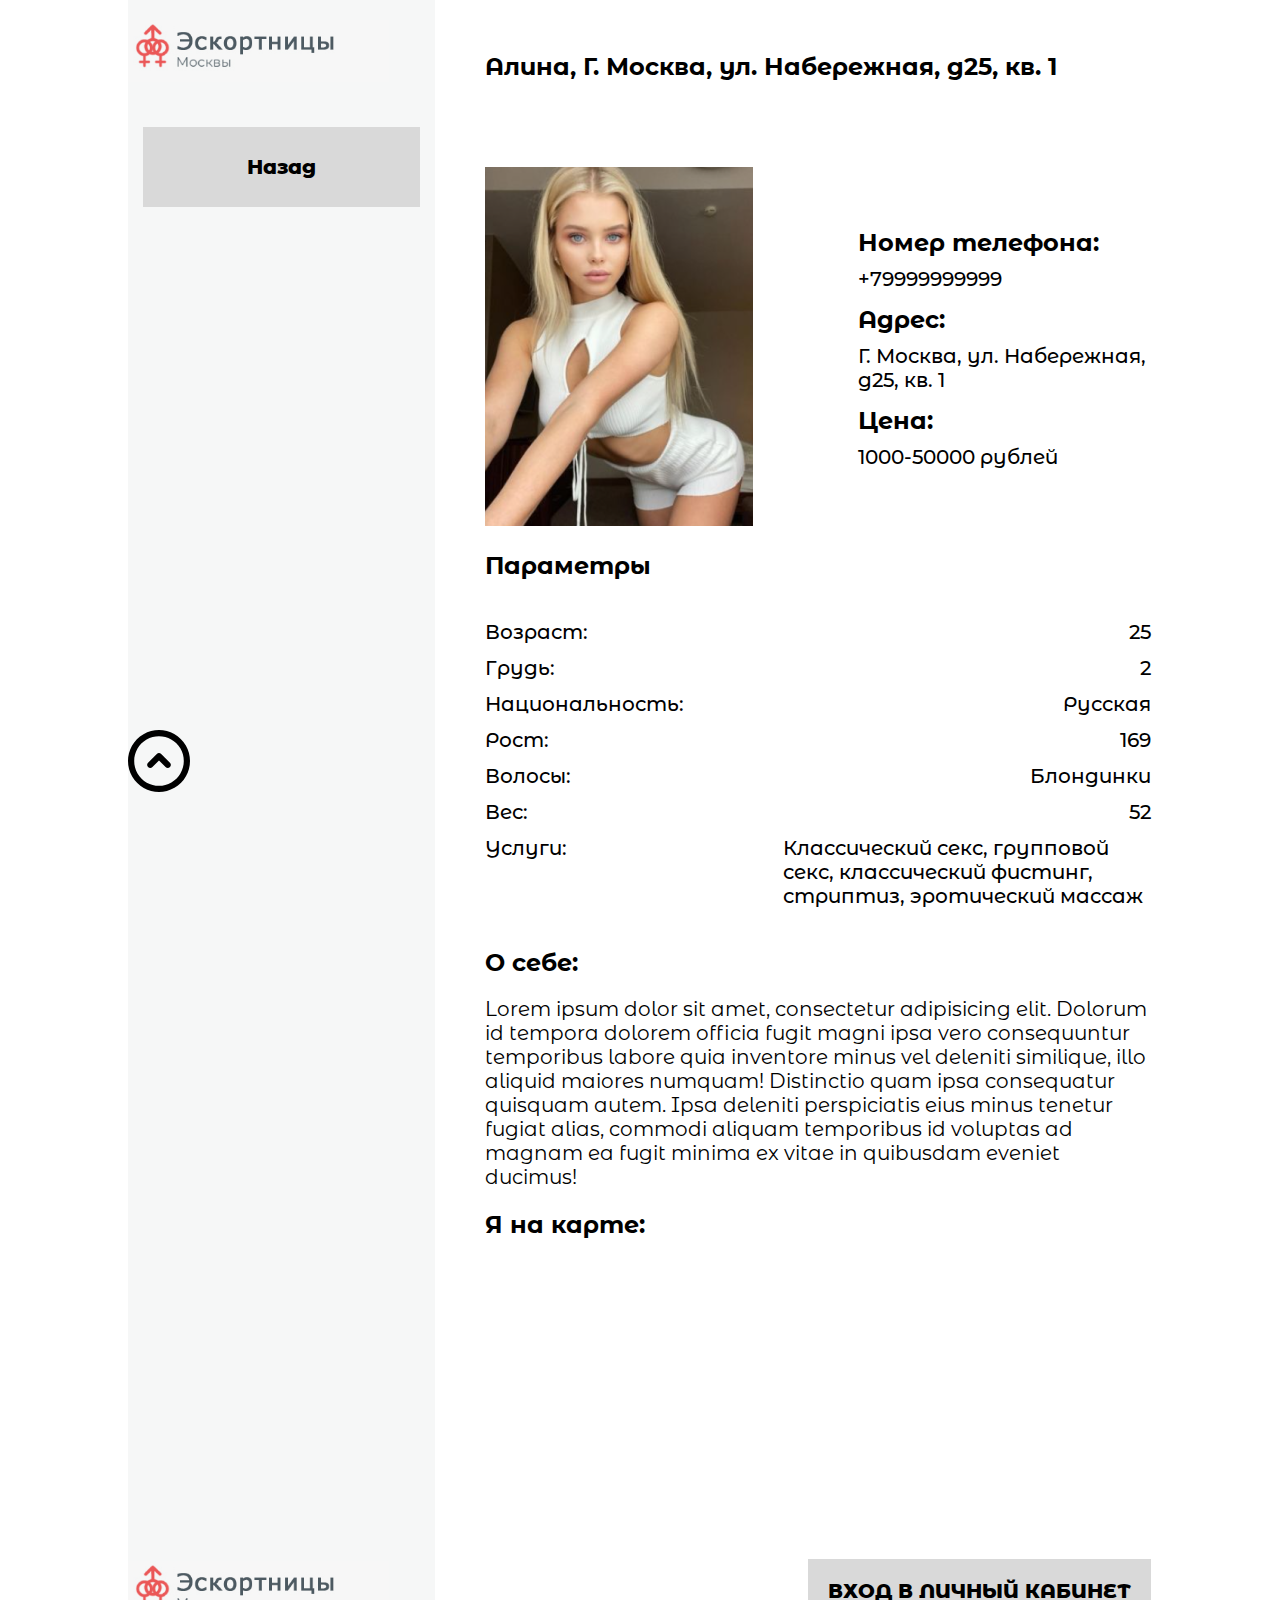
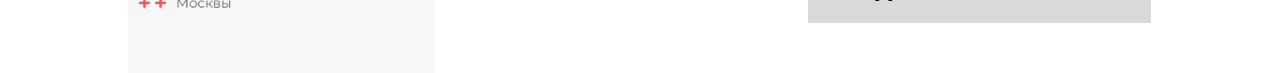
==== show.html @ e0d83a58 "все страницы готовы" ====
<!DOCTYPE html>
<html lang="en">
<head>
    <meta charset="UTF-8">
    <meta http-equiv="X-UA-Compatible" content="IE=edge">
    <meta name="viewport" content="width=device-width, initial-scale=1.0">
    <title>Document</title>
    <link rel="preconnect" href="https://fonts.googleapis.com">
    <link rel="preconnect" href="https://fonts.gstatic.com" crossorigin>
    <link href="https://fonts.googleapis.com/css2?family=Montserrat+Alternates:wght@300;400;500;600;700;800&display=swap"
        rel="stylesheet">
    <link rel="stylesheet" href="css/style.css">
    <script src="js/main.js" defer></script>
</head>
<body>
   <div class="container main1">
        <div class="col-3">
            <a href="#" class="logo">
                <img src="img/logo.png" alt="logo">
            </a>

            <a href="./index.html" class="btn btn__back">Назад</a>
                    
            <a href="#" class="logo footer__logo">
                <img src="img/logo.png" alt="logo">
            </a>
        </div> 
        <div class="col-7">
            <h2 class="header__title">Алина, Г. Москва, ул. Набережная, д25, кв. 1 </h2>
            <div class="info">
                <div class="info__slider">
                    <div class="info__slide"><img class="info__img" src="img/girl.png" alt="Алина"></div>
                </div>
                <div class="info__content">
                    <div class="info__content__block">
                        <h2 class="info__content__title">Номер телефона:</h2>
                        <span class="info__content__text">+79999999999</span>
                    </div>
                    <div class="info__content__block">
                        <h2 class="info__content__title">Адрес:</h2>
                        <span class="info__content__text">Г. Москва, ул. Набережная, д25, кв. 1</span>
                    </div>
                    <div class="info__content__block">
                        <h2 class="info__content__title">Цена:</h2>
                        <span class="info__content__text">1000-50000 рублей</span>
                    </div>
                </div>
            </div>
            <h2 class="info__title">Параметры</h2>
            <div class="parameters">
                <div class="parameters__block">
                    <span class="parameters__name">Возраст:</span>
                    <span class="parameters__info">25</span>
                </div>
                <!-- /.parameters__block -->
                <div class="parameters__block">
                    <span class="parameters__name">Грудь:</span>
                    <span class="parameters__info">2</span>
                </div>
                <!-- /.parameters__block -->
                <div class="parameters__block">
                    <span class="parameters__name">Национальность:</span>
                    <span class="parameters__info">Русская</span>
                </div>
                <!-- /.parameters__block -->
                <div class="parameters__block">
                    <span class="parameters__name">Рост:</span>
                    <span class="parameters__info">169</span>
                </div>
                <!-- /.parameters__block -->
                <div class="parameters__block">
                    <span class="parameters__name">Волосы:</span>
                    <span class="parameters__info">Блондинки</span>
                </div>
                <!-- /.parameters__block -->
                <div class="parameters__block">
                    <span class="parameters__name">Вес:</span>
                    <span class="parameters__info">52</span>
                </div>
                <!-- /.parameters__block -->
                <div class="parameters__block">
                    <span class="parameters__name">Услуги:</span>
                    <span class="parameters__info">Классический секс, групповой секс, классический фистинг, стриптиз, эротический массаж</span>
                </div>
                <!-- /.parameters__block -->
            </div>
            <!-- /.parameters -->
            <div class="about">
                <h2 class="about__title">О себе:</h2>
                <span class="about__text">Lorem ipsum dolor sit amet, consectetur adipisicing elit. Dolorum id tempora dolorem officia fugit magni ipsa vero consequuntur temporibus labore quia inventore minus vel deleniti similique, illo aliquid maiores numquam!
                Distinctio quam ipsa consequatur quisquam autem. Ipsa deleniti perspiciatis eius minus tenetur fugiat alias, commodi aliquam temporibus id voluptas ad magnam ea fugit minima ex vitae in quibusdam eveniet ducimus!</span>
            </div>
            <!-- /.about -->
            <h2 class="info__title">Я на карте:</h2>
            <div class="map">
                <iframe class="map" src="https://www.google.com/maps/embed?pb=!1m18!1m12!1m3!1d8980.978275127316!2d37.61065649378931!3d55.75425358733195!2m3!1f0!2f0!3f0!3m2!1i1024!2i768!4f13.1!3m3!1m2!1s0x46b54a5c6ae39171%3A0x95bf7ced8fea5cc1!2z0JrQuNGC0LDQuS3Qs9C-0YDQvtC0LCDQnNC-0YHQutCy0LA!5e0!3m2!1sru!2sru!4v1656174363940!5m2!1sru!2sru" width="600" height="450" style="border:0;" allowfullscreen="" loading="lazy" referrerpolicy="no-referrer-when-downgrade"></iframe>
            </div>
            <button class="btn btn__footer">ВХОД В ЛИЧНЫЙ КАБИНЕТ</button>
        </div>
        <div class="up"></div>
   </div>
</body>
</html>
---- css/style.css ----
*{
    box-sizing: border-box;
    margin: 0;
    padding: 0;
    font-family: 'Montserrat Alternates', sans-serif;
}

.container{
    max-width: 1200px;
    width: 100%;
    margin: auto;
}
.logo > img{
    width: 85%;
}
.m-2{
    padding: 20px 0;
}
a{
    text-decoration: none;
    cursor: pointer;
    color: black;
    font-weight: 600;
    font-size: 24px;
    letter-spacing: 0.01em;
    line-height: 40px;
}
.title{
    font-weight: 700;
    font-size: 32px;
    line-height: 50px;
}
.btn{
    border: none;
    outline: none;
    cursor: pointer;
    background: #D9D9D9;
    font-weight: 800;
    font-size: 20px;
    padding: 20px;
}
.block{
    display: flex;
    justify-content: space-between;
    flex-wrap: wrap;
}
.main1{
    display: flex;
    align-items: stretch;
}
.col-3{
    padding: 20px 0;
    width: 30%;
    background: #F6F7F7;
    position: relative;
}
.col-7{
    position: relative;
    padding-top: 50px;
    padding-bottom: 20px;
    width: 65%;
    margin-left: 50px;
}


.main{
    padding-top: 50px;
    padding-bottom: 50px;
    display: flex;
    justify-content: space-around;
    align-items: flex-start;
}
.panel{
    padding: 20px 30px;
    display: flex;
    flex-direction: column;
    background: rgba(217, 217, 217, 0.3);
    margin-right: 30px;
    margin-left: 30px;
}

.card{
    display: flex;
    flex-direction: column;
    width: 30%;
    background: #D9D9D9;
    padding: 15px;
    margin-bottom: 20px;
}
.text__card{
    font-weight: 500;
    font-size: 20px;
    line-height: 30px;
    padding: 5px 0;
}
.card > h4{
    font-size: 24px;
    font-weight: 700;
    line-height: 40px;
}

.pagi{
    display: flex;
    justify-content: space-between;
    align-items: center;
    width: 20%;
    padding: 30px 0;
    margin-bottom: 100px;
}
.pagi__btn{
    font-size: 32px;
}
.activa__numb{
    display: block;
    align-items: center;
    text-align: center;
    width: 40px;
    background: #D9D9D9;
}
.footer__logo{
    position: absolute;
    bottom: 0;
    margin-bottom: 38px;
}
.header__title{
    padding-bottom: 20px;
    line-height: 34px;
}
.btn__footer{
    position: absolute;
    right: 0;
    bottom: 0;
    margin-bottom: 50px;
}

.up{
    width: 62px;
    height: 62px;
    position: fixed;
    bottom: 12%;
    left: 20%;
    background: url("../img/up.svg") no-repeat center / cover;
    cursor: pointer;
}


.btn__back{
    width: 90%;
    display: flex;
    justify-content: center;
    margin: auto;
    margin-top: 33px;
    transition: background-color 0.2s;
}

.btn__back:hover{
    background-color: #a8a8a8;
}

.info{
    display: flex;
    justify-content: space-between;
    align-items: center;
    margin-top: 63px;
}



.info__img{
    width: 100%;
    height: 100%;
}

.info__content{
    max-width: 293px;
    margin-left: 40px;
}

.info__content__block:not(:last-child){
    margin-bottom: 14px;
}

.info__content__title{
    font-size: 24px;
    margin-bottom: 10px;
}

.info__content__text{
    font-size: 20px;
    font-weight: 500;
}


.info__title{
    font-size: 24px;
    margin-top: 21px;
    margin-bottom: 40px;
}

.parameters{
    font-weight: 500;
}

.parameters__block{
    display: flex;
    justify-content: space-between;
    align-items: flex-start;
}

.parameters__block:not(:last-child){
    margin-bottom: 12px;
}

.parameters__name{
    font-size: 20px;
}

.parameters__info{
    font-size: 20px;
    max-width: 368px;
}

.about{
    margin-top: 40px;
}

.about__title{
    font-size: 24px;
    margin-bottom: 20px;
}

.about__text{
    font-size: 20px;
    font-weight: 500px;
}

.map{
    width: 100%;
    height: 254px;
    margin-bottom: 120px;
}

@media screen and (max-width: 1280px) {
    .container{
        max-width: 1024px;
    }
    .card{
        width: 32%;
    }
    .text__card {
        font-size: 17px;
    }
    .panel{
        margin-top: 58px;
    }
    .panel__link{
        font-size: 19px;
    }
    .up{
        left: 10%;
    }
}

@media screen and (max-width: 1024px) {
    .container{
        max-width: 768px;
    }
    .card{
        width: 48%;
    }
    .panel{
        margin-left: 0;
        margin-right: 0;
        padding: 20px 22px;
    }
    .pagi{
        width: 30%;
    }
    .logo > img{
        width: 100%;
    }
    .up{
        left: 12%;
    }
}

@media screen and (max-width: 768px) {
    .container{
        max-width: 480px;
    }
    .col-3{
        position: absolute;
        top: 0;
        left: 0;
        width: 100%;
    }
    .col-7{
        width: 100%;
        margin-left: 0;
        margin-top: 200px;
    }
    .main1{
        display: flex;
        flex-wrap: wrap;
    }
    .logo > img{
        width: 35%;
        margin-top: 15px;
    }
    .panel__block{
        width: 40px;
        height: 40px;
        background: url("../img/burger_menu.png") no-repeat center / cover;
        position: absolute;
        top: 0;
        right: 0;
        margin: 40px;
    }
    .panel{
        display: none;
    }
    .footer__logo{
        display: none;
    }
    .btn__footer{
        right: 50%;
        margin-right: -155px;
    }
    .up{
        bottom: 1%;
        left: 1%;
    }
}

@media screen and (max-width:480px) {
    .container{
        max-width: 320px;
    }
    .logo > img{
        width: 50%;
    }
    .header__title{
        font-size: 18px;
        line-height: 1.5;
    }
    .text__card{
        font-size: 13px;
        line-height: 1.5;
    }
    .card > h4{
        font-size: 18px;
        line-height: 1.5;
    }
    .btn__footer{
        font-size: 18px;
    }
    .pagi__btn{
        font-size: 20px;
    }
    .pagi__num{
        font-size: 18px;
    }
    .pagi{
        width: 40%;
    }
    .up{
        width: 40px;
        height: 40px;
    }
    .col-7{
        margin-top: 200px;
    }
    .info{
        flex-wrap: wrap;
        margin-top: 10px;
    }
    .info__slide{
        width: 100%;
        height: 100%;
    }
    .parameters__block{
        flex-direction: column;
    }
    .info__content{
        margin-left: 0;
    }
}
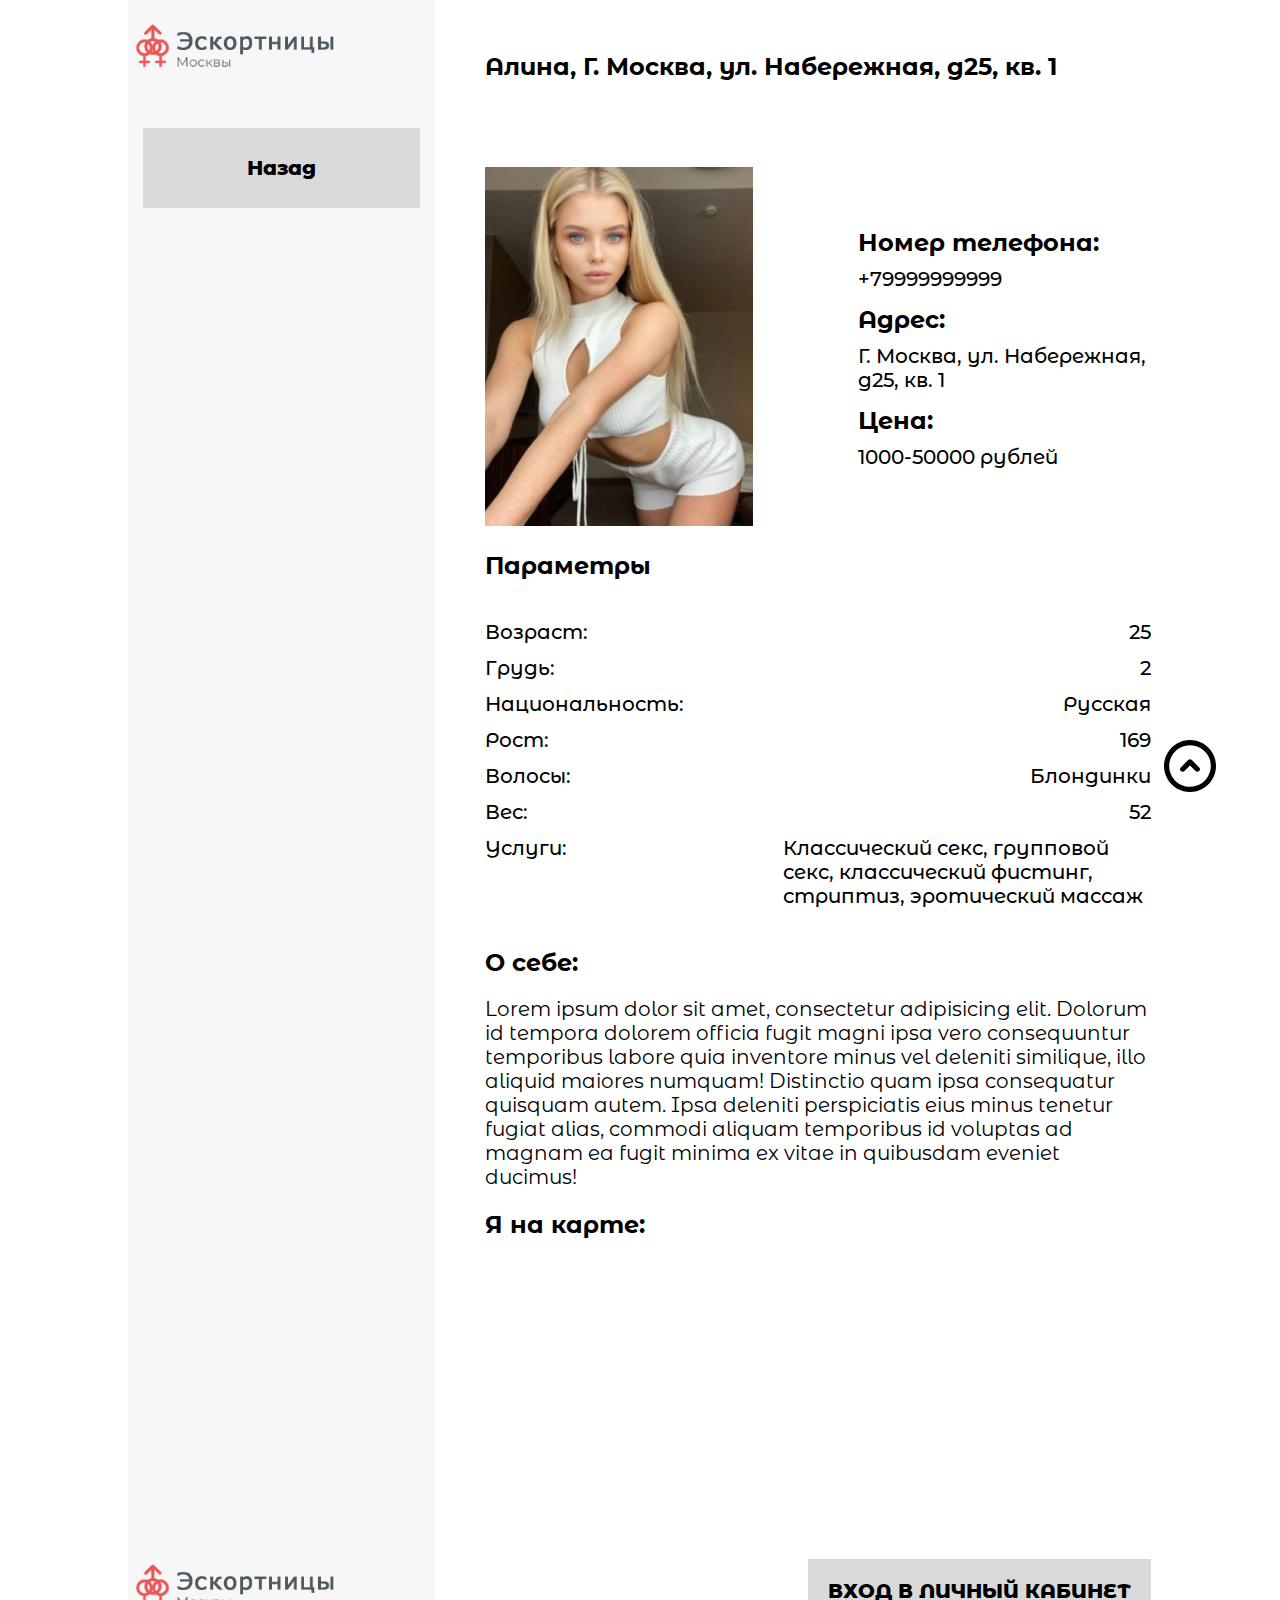
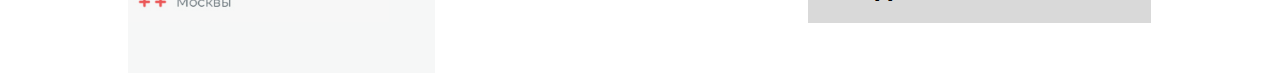
==== commit 70613f21: "по адаптации все норм" ====
--- a/show.html
+++ b/show.html
@@ -15,7 +15,7 @@
 <body>
    <div class="container main1">
         <div class="col-3">
-            <a href="#" class="logo">
+            <a href="index.html" class="logo">
                 <img src="img/logo.png" alt="logo">
             </a>
 
--- a/css/style.css
+++ b/css/style.css
@@ -21,7 +21,7 @@
     cursor: pointer;
     color: black;
     font-weight: 600;
-    font-size: 24px;
+    font-size: 22px;
     letter-spacing: 0.01em;
     line-height: 40px;
 }
@@ -71,12 +71,76 @@
     align-items: flex-start;
 }
 .panel{
-    padding: 20px 30px;
+    padding: 20px 20px;
     display: flex;
     flex-direction: column;
     background: rgba(217, 217, 217, 0.3);
     margin-right: 30px;
     margin-left: 30px;
+}
+.panel__link{
+    display: flex;
+    position: relative;
+    margin: 5px 0;
+    width: 100%;
+}
+.panel__link:hover,
+.panel__link:focus{
+    cursor: pointer;
+    animation: showA .3s both;
+}
+
+.panel__box{
+    position: relative;
+    display: flex;
+}
+.panel__list{
+    display: none;
+    flex-direction: column;
+    background: #D9D9D9;
+    color: #000;
+    padding: 20px;
+    position: absolute;
+    left: 100%;
+    top: 0;
+    width: 100vh;
+    z-index: 100;
+    animation: showDiv .3s both;
+}
+.open{
+    display: flex;
+    animation: showDiv .3s both;
+}
+
+@keyframes showA {
+    100% {
+        opacity: 1;
+        color: #eb5757;
+    }
+}
+@keyframes showDiv {
+    0%{
+        opacity: 0;
+    }
+    100% {
+        opacity: 1;
+    }
+}
+
+
+
+.panel__list > ul {
+    display: flex;
+    flex-wrap: wrap;
+    list-style: none;
+    font-weight: 500;
+    font-size: 20px;
+    max-height: 400px;
+    line-height: 50px;
+    overflow-y: auto;
+}
+.panel__list>ul > li{
+    width: 45%;
 }
 
 .card{
@@ -134,15 +198,25 @@
 }
 
 .up{
-    width: 62px;
-    height: 62px;
+    width: 52px;
+    height: 52px;
     position: fixed;
     bottom: 12%;
-    left: 20%;
+    right: 5%;
     background: url("../img/up.svg") no-repeat center / cover;
     cursor: pointer;
 }
-
+.text{
+    margin: 20px 0;
+    display: flex;
+    flex-direction: column;
+    align-items: baseline;
+    font-size: 18px;
+}
+.text > ul{
+    padding: 1% 1% 1% 2%;
+    margin: 10px 0;
+}
 
 .btn__back{
     width: 90%;
@@ -239,6 +313,16 @@
     height: 254px;
     margin-bottom: 120px;
 }
+.panel__close {
+    width: 20px;
+    height: 20px;
+    background: url("../img/close.svg") no-repeat center / cover;
+    position: fixed;
+    top: 0;
+    right: 0;
+    margin: 35px;
+    display: none;
+}
 
 @media screen and (max-width: 1280px) {
     .container{
@@ -257,7 +341,7 @@
         font-size: 19px;
     }
     .up{
-        left: 10%;
+        right: 5%;
     }
 }
 
@@ -280,7 +364,7 @@
         width: 100%;
     }
     .up{
-        left: 12%;
+        right: 5%;
     }
 }
 
@@ -297,7 +381,7 @@
     .col-7{
         width: 100%;
         margin-left: 0;
-        margin-top: 200px;
+        margin-top: 80px;
     }
     .main1{
         display: flex;
@@ -307,7 +391,7 @@
         width: 35%;
         margin-top: 15px;
     }
-    .panel__block{
+    .panel__block {
         width: 40px;
         height: 40px;
         background: url("../img/burger_menu.png") no-repeat center / cover;
@@ -316,8 +400,27 @@
         right: 0;
         margin: 40px;
     }
-    .panel{
-        display: none;
+
+    .panel {
+        position: fixed;
+        left: 0;
+        top: 0;
+        margin: auto;
+        width: 100%;
+        background: #fff;
+        z-index: 5;
+        transform: translateY(-100%);
+        transition: transform 0.3s;
+        overflow: scroll;
+        max-height: 100vh;
+    }
+
+    .panel-open {
+        transform: translateY(0);
+    }
+
+    .panel__close {
+        display: block;
     }
     .footer__logo{
         display: none;
@@ -328,7 +431,30 @@
     }
     .up{
         bottom: 1%;
-        left: 1%;
+        right: 1%;
+    }
+    .panel__list>ul>li {
+        width: 100%;
+    }
+
+    .panel__list {
+        left: 0;
+        max-width: 280px;
+        position: static;
+    }
+
+    .panel__box {
+        flex-direction: column;
+    }
+    .btn{
+        font-size: 16px!important;
+    }
+    .btn__back{
+        padding: 0;
+        margin-top: 0;
+    }
+    .header__title{
+        margin-top: 15px;
     }
 }
 
@@ -364,11 +490,11 @@
         width: 40%;
     }
     .up{
-        width: 40px;
-        height: 40px;
+        width: 30px;
+        height: 30px;
     }
     .col-7{
-        margin-top: 200px;
+        margin-top: 80px;
     }
     .info{
         flex-wrap: wrap;
@@ -384,4 +510,14 @@
     .info__content{
         margin-left: 0;
     }
+    .info__title{
+        font-size: 20px;
+        margin-bottom: 10px;
+    }
+    h2{
+        font-size: 20px!important;
+    }
+    span{
+        font-size: 16px!important;
+    }
 }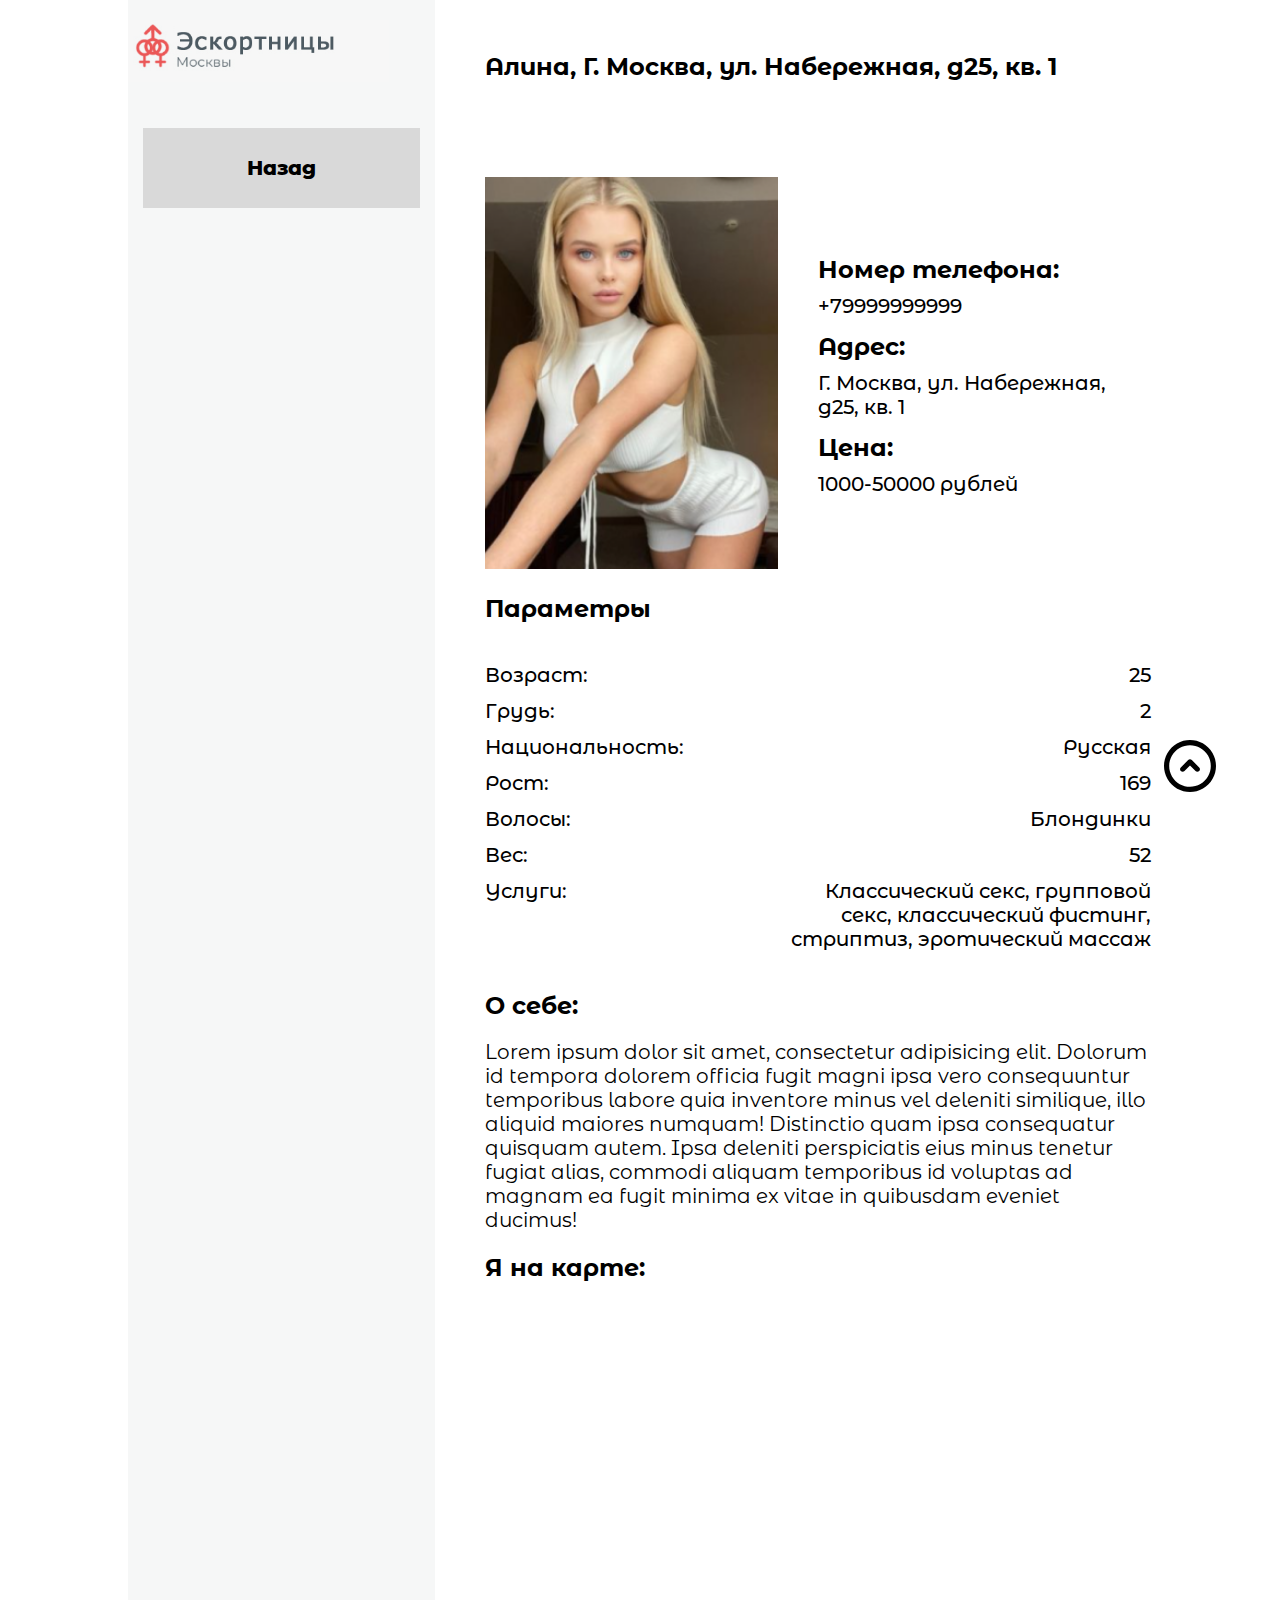
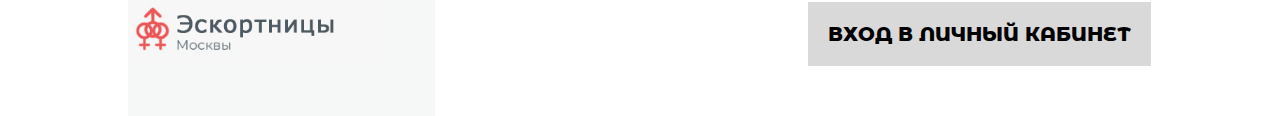
==== commit e8b0e754: "по адаптации все норм" ====
--- a/show.html
+++ b/show.html
@@ -21,7 +21,7 @@
 
             <a href="./index.html" class="btn btn__back">Назад</a>
                     
-            <a href="#" class="logo footer__logo">
+            <a href="index.html" class="logo footer__logo">
                 <img src="img/logo.png" alt="logo">
             </a>
         </div> 
--- a/css/style.css
+++ b/css/style.css
@@ -142,6 +142,9 @@
 .panel__list>ul > li{
     width: 45%;
 }
+.info__slide{
+    width: 100%;
+}
 
 .card{
     display: flex;
@@ -187,7 +190,7 @@
     margin-bottom: 38px;
 }
 .header__title{
-    padding-bottom: 20px;
+    padding-bottom: 57px;
     line-height: 34px;
 }
 .btn__footer{
@@ -235,10 +238,13 @@
     display: flex;
     justify-content: space-between;
     align-items: center;
-    margin-top: 63px;
-}
-
-
+    margin-top: 36px;
+}
+
+
+.info__slider{
+    width: 50%;
+}
 
 .info__img{
     width: 100%;
@@ -246,7 +252,7 @@
 }
 
 .info__content{
-    max-width: 293px;
+    max-width: 50%;
     margin-left: 40px;
 }
 
@@ -292,6 +298,7 @@
 .parameters__info{
     font-size: 20px;
     max-width: 368px;
+    text-align: right;
 }
 
 .about{
@@ -352,6 +359,9 @@
     .card{
         width: 48%;
     }
+    .col-7{
+        padding-top: 20px;
+    }
     .panel{
         margin-left: 0;
         margin-right: 0;
@@ -363,8 +373,17 @@
     .logo > img{
         width: 100%;
     }
+    .info {
+        margin-top: 20px;
+    }
+    .btn__back{
+        margin-top: 43px;
+    }
     .up{
         right: 5%;
+    }
+    .panel__list>ul>li {
+        width: 100%;
     }
 }
 
@@ -381,7 +400,7 @@
     .col-7{
         width: 100%;
         margin-left: 0;
-        margin-top: 80px;
+        margin-top: 130px;
     }
     .main1{
         display: flex;
@@ -433,9 +452,7 @@
         bottom: 1%;
         right: 1%;
     }
-    .panel__list>ul>li {
-        width: 100%;
-    }
+    
 
     .panel__list {
         left: 0;
@@ -463,8 +480,9 @@
         max-width: 320px;
     }
     .logo > img{
-        width: 50%;
-    }
+        width: 60%;
+    }
+    
     .header__title{
         font-size: 18px;
         line-height: 1.5;
@@ -493,8 +511,8 @@
         width: 30px;
         height: 30px;
     }
-    .col-7{
-        margin-top: 80px;
+    .parameters__info{
+        text-align: left;
     }
     .info{
         flex-wrap: wrap;
@@ -504,7 +522,10 @@
         width: 100%;
         height: 100%;
     }
-    .parameters__block{
+    .info__slider{
+        width: 100%;
+    }
+    .parameters__block{ 
         flex-direction: column;
     }
     .info__content{
@@ -520,4 +541,8 @@
     span{
         font-size: 16px!important;
     }
+    .text{
+        font-size: 14px;
+        line-height: 1.5;
+    }
 }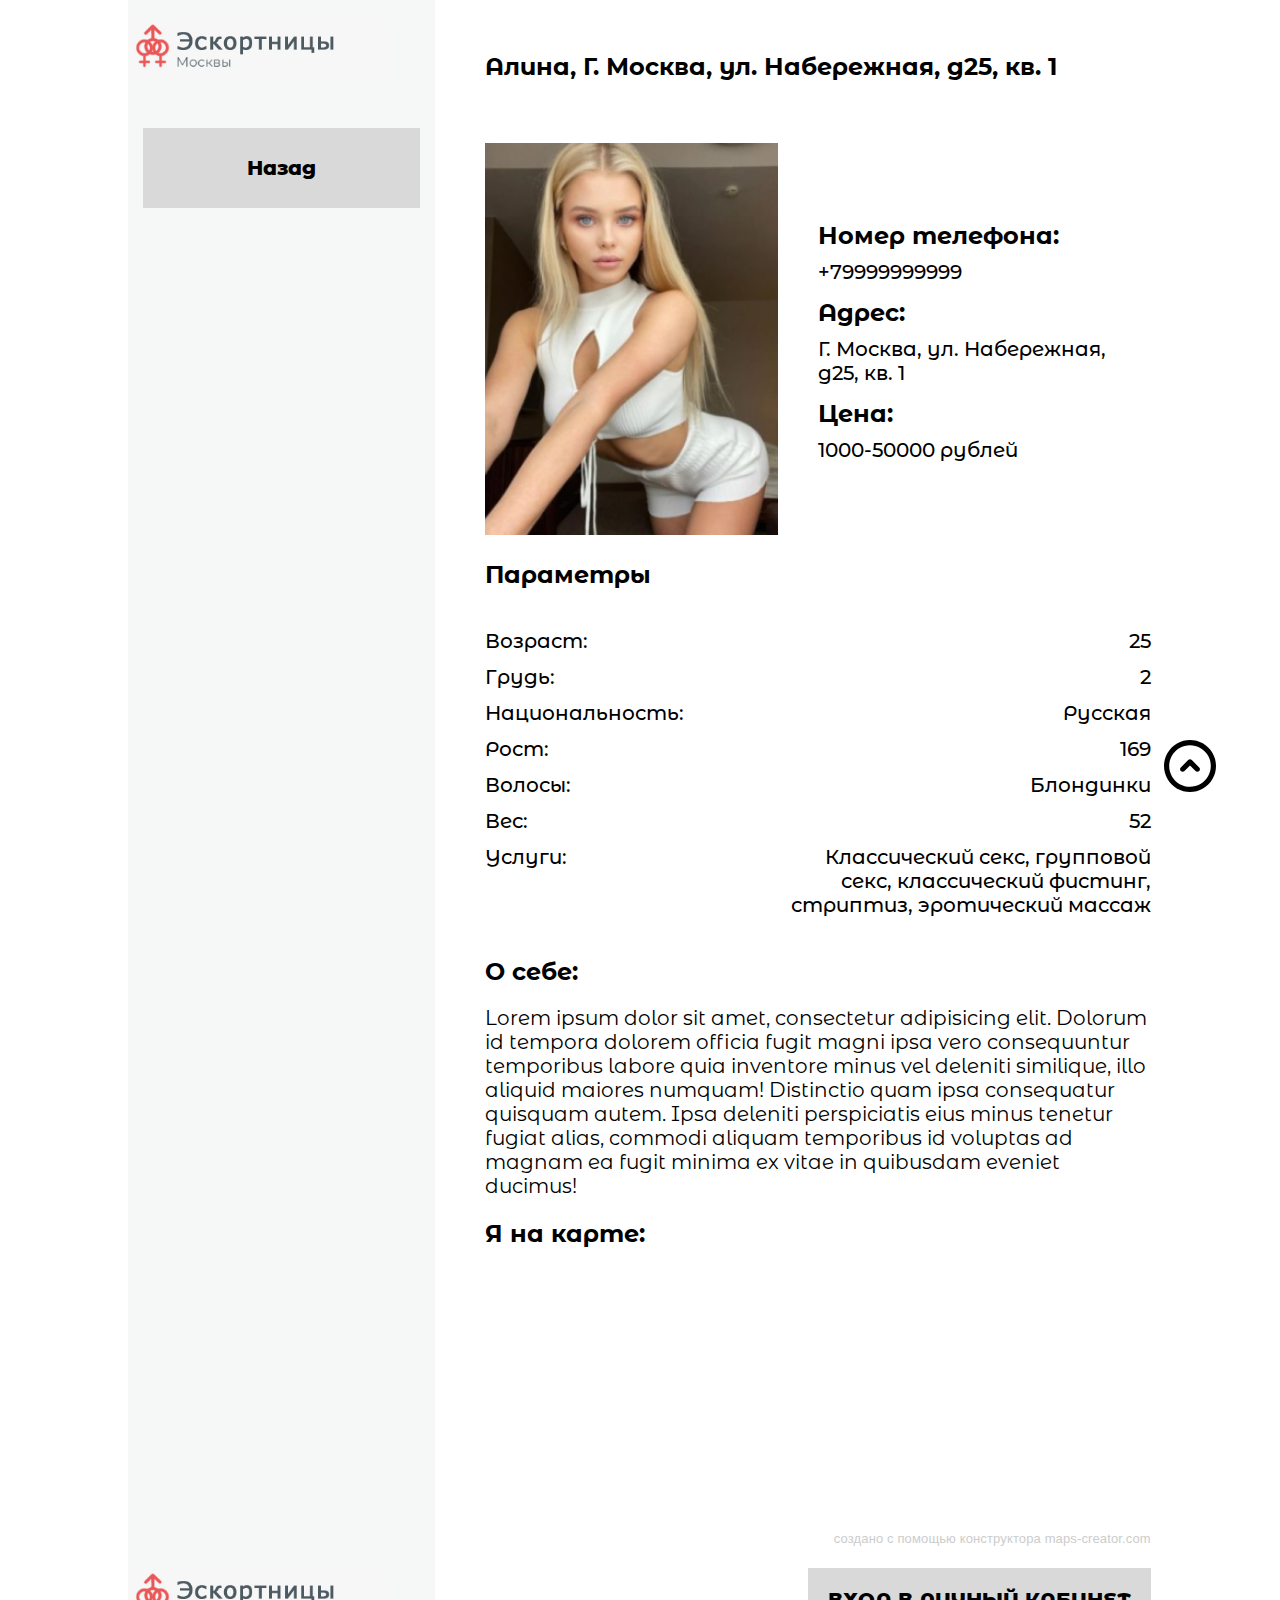
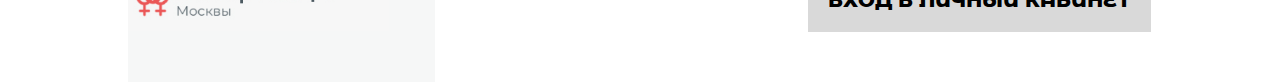
==== commit f1ed3e32: "добавили карту" ====
--- a/show.html
+++ b/show.html
@@ -93,7 +93,39 @@
             <!-- /.about -->
             <h2 class="info__title">Я на карте:</h2>
             <div class="map">
-                <iframe class="map" src="https://www.google.com/maps/embed?pb=!1m18!1m12!1m3!1d8980.978275127316!2d37.61065649378931!3d55.75425358733195!2m3!1f0!2f0!3f0!3m2!1i1024!2i768!4f13.1!3m3!1m2!1s0x46b54a5c6ae39171%3A0x95bf7ced8fea5cc1!2z0JrQuNGC0LDQuS3Qs9C-0YDQvtC0LCDQnNC-0YHQutCy0LA!5e0!3m2!1sru!2sru!4v1656174363940!5m2!1sru!2sru" width="600" height="450" style="border:0;" allowfullscreen="" loading="lazy" referrerpolicy="no-referrer-when-downgrade"></iframe>
+            <!-- Этот блок кода нужно вставить в ту часть страницы, где вы хотите разместить карту (начало) -->
+            <div style="width: auto;height: 240px" id="map970a7gva"></div>
+            <script>function YandexReadyHandler970a7gva() {
+                    var map = new ymaps.Map("map970a7gva", {
+                        center: [55.59413333691615, 38.39685820834704],
+                        zoom: 10,
+                        controls: ["zoomControl", "typeSelector"],
+                        type: "yandex#map"
+                    }, {
+                        suppressMapOpenBlock: true
+                    });
+                    map.geoObjects.add(new ymaps.GeoObject({
+                        geometry: {
+                            type: "Point",
+                            coordinates: [55.59160589303432, 38.30255888495588],
+                            hideIconOnBalloonOpen: false
+                        },
+                        properties: {
+                            balloonContent: decodeURIComponent("%3Cp%3E%D0%AF%20%D0%B7%D0%B4%D0%B5%D1%81%D1%8C%3C%2Fp%3E"),
+                            iconCaption: decodeURIComponent("%D0%AF%20%D0%B7%D0%B4%D0%B5%D1%81%D1%8C"),
+                            hintCaption: decodeURIComponent("%D0%AF%20%D0%B7%D0%B4%D0%B5%D1%81%D1%8C"),
+                        }
+                    }, {
+                        preset: "islands#blackDotIconWithCaption",
+                    })
+                    ); return map;
+                }</script>
+            <script src="//api-maps.yandex.ru/2.1/?apikey=YOUR_API_KEY&lang=ru&onload=YandexReadyHandler970a7gva"
+                type="text/javascript"></script>
+            <div style="text-align: right;"><a href="https://maps-creator.com" target="_blank"
+                    style="color: #ccc; font: 13px Arial, Helvetica, sans-serif;">создано с помощью конструктора
+                    maps-creator.com</a></div>
+            <!-- Этот блок кода нужно вставить в ту часть страницы, где вы хотите разместить карту (конец) -->
             </div>
             <button class="btn btn__footer">ВХОД В ЛИЧНЫЙ КАБИНЕТ</button>
         </div>
--- a/css/style.css
+++ b/css/style.css
@@ -190,7 +190,7 @@
     margin-bottom: 38px;
 }
 .header__title{
-    padding-bottom: 57px;
+    padding-bottom: 23px;
     line-height: 34px;
 }
 .btn__footer{
@@ -342,7 +342,7 @@
         font-size: 17px;
     }
     .panel{
-        margin-top: 58px;
+        margin-top: 24px;
     }
     .panel__link{
         font-size: 19px;
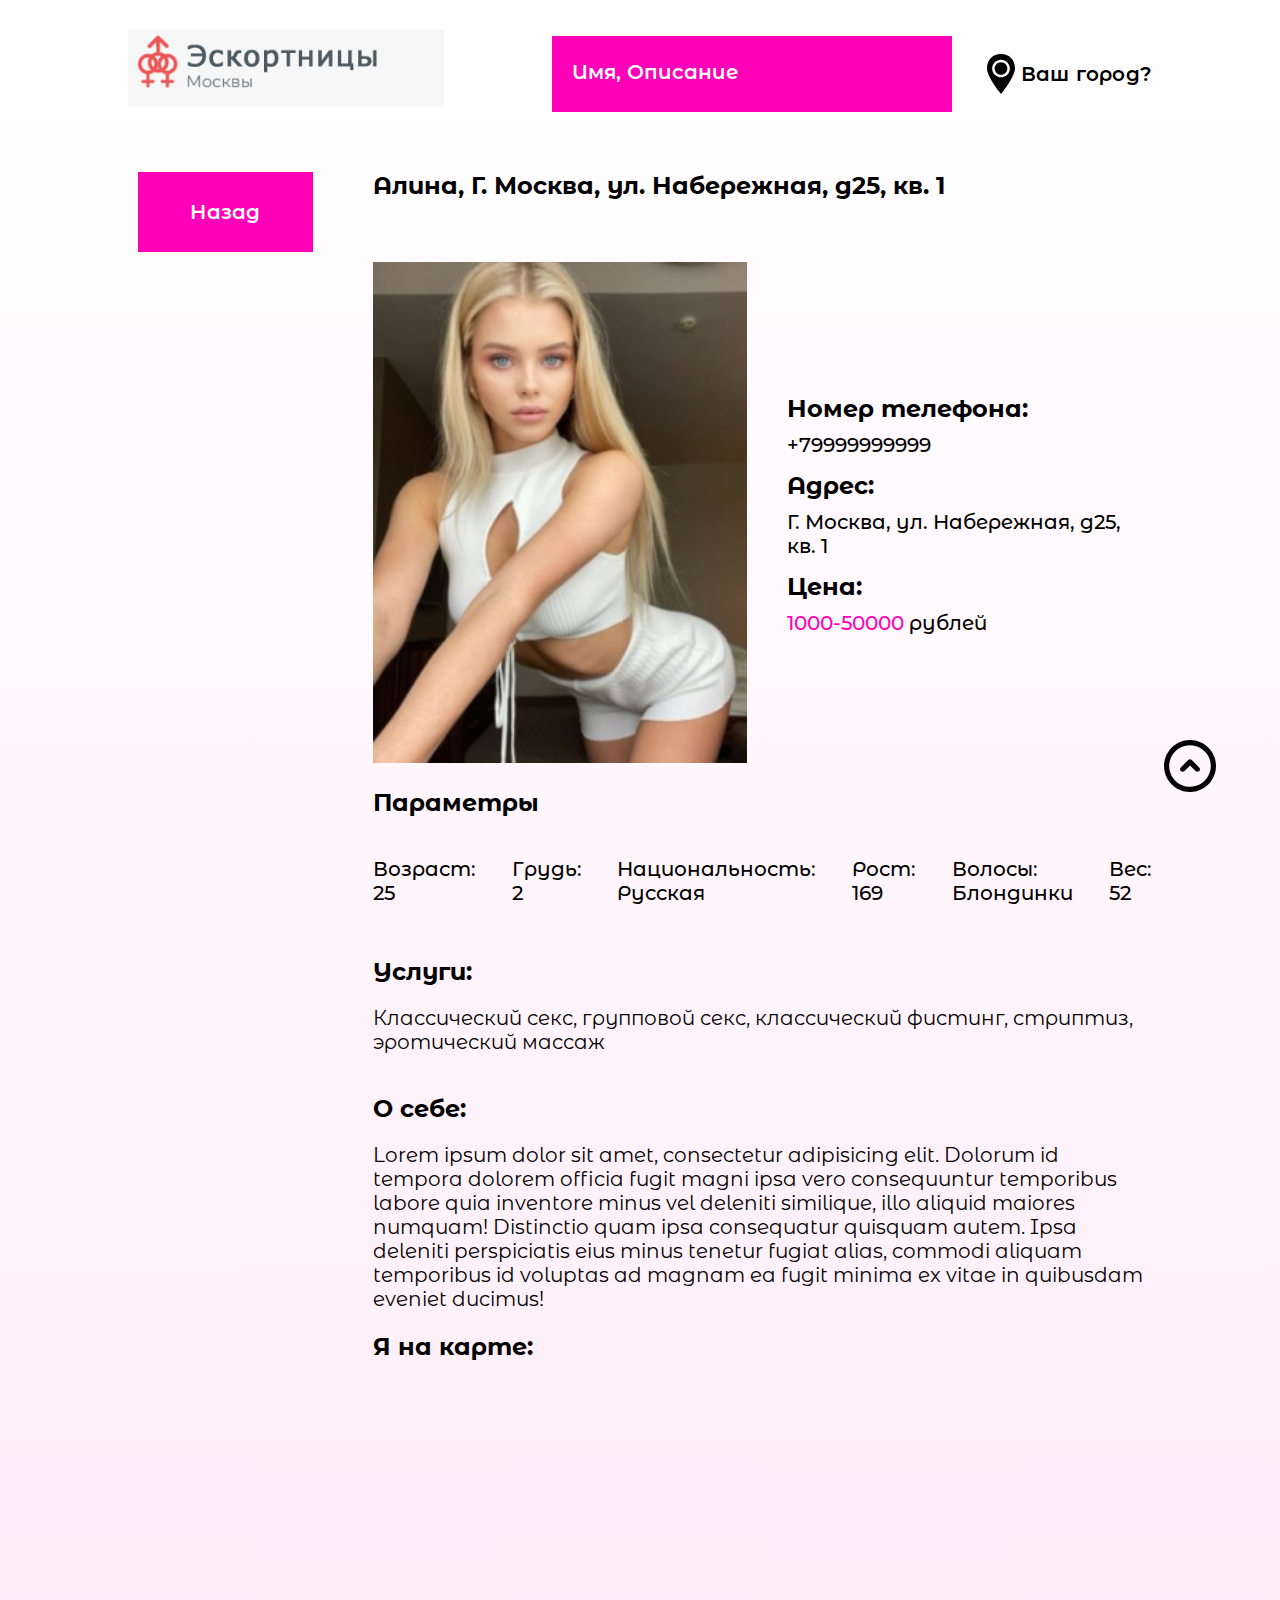
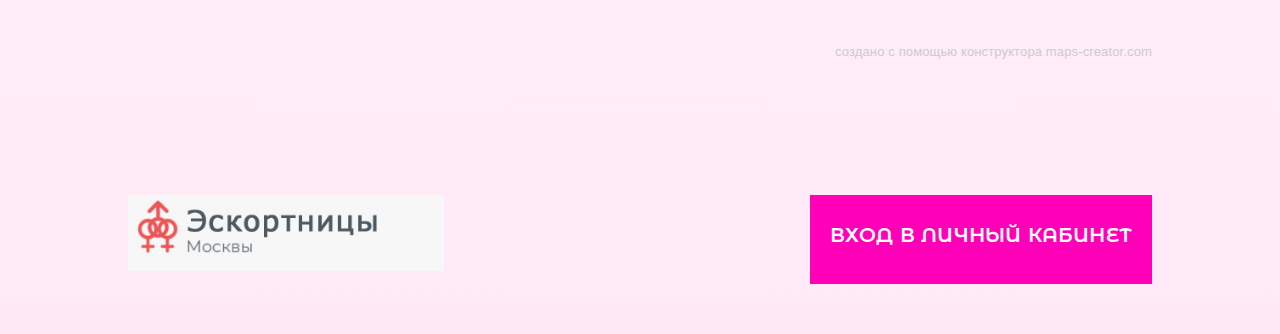
==== commit eb745477: "переделала show" ====
--- a/show.html
+++ b/show.html
@@ -13,17 +13,25 @@
     <script src="js/main.js" defer></script>
 </head>
 <body>
+    <header class="header">
+        <div class="container ">
+            <div class="header__block block">
+                <a href="index.html" class="logo">
+                    <img src="img/logo.png" alt="logo">
+                </a>
+                <div class="nav">
+                    <input type="text" placeholder="Имя, Описание">
+                    <a href="#" class="link nav__link">Ваш город?</a>
+                </div>
+                <!-- /.nav -->
+            </div>
+        </div>
+        <!-- /.container -->
+    </header>
+    <!-- /.header -->
    <div class="container main1">
         <div class="col-3">
-            <a href="index.html" class="logo">
-                <img src="img/logo.png" alt="logo">
-            </a>
-
             <a href="./index.html" class="btn btn__back">Назад</a>
-                    
-            <a href="index.html" class="logo footer__logo">
-                <img src="img/logo.png" alt="logo">
-            </a>
         </div> 
         <div class="col-7">
             <h2 class="header__title">Алина, Г. Москва, ул. Набережная, д25, кв. 1 </h2>
@@ -42,7 +50,7 @@
                     </div>
                     <div class="info__content__block">
                         <h2 class="info__content__title">Цена:</h2>
-                        <span class="info__content__text">1000-50000 рублей</span>
+                        <span class="info__content__text"><span class="color">1000-50000</span> рублей</span>
                     </div>
                 </div>
             </div>
@@ -78,19 +86,22 @@
                     <span class="parameters__info">52</span>
                 </div>
                 <!-- /.parameters__block -->
-                <div class="parameters__block">
-                    <span class="parameters__name">Услуги:</span>
-                    <span class="parameters__info">Классический секс, групповой секс, классический фистинг, стриптиз, эротический массаж</span>
-                </div>
-                <!-- /.parameters__block -->
+                
             </div>
             <!-- /.parameters -->
+            <div class="about">
+                <h2 class="about__title">Услуги:</h2>
+                <span class="about__text">Классический секс, групповой секс, классический фистинг, стриптиз, эротический
+                    массаж</span>
+            </div>
+            <!-- /.parameters__block -->
             <div class="about">
                 <h2 class="about__title">О себе:</h2>
                 <span class="about__text">Lorem ipsum dolor sit amet, consectetur adipisicing elit. Dolorum id tempora dolorem officia fugit magni ipsa vero consequuntur temporibus labore quia inventore minus vel deleniti similique, illo aliquid maiores numquam!
                 Distinctio quam ipsa consequatur quisquam autem. Ipsa deleniti perspiciatis eius minus tenetur fugiat alias, commodi aliquam temporibus id voluptas ad magnam ea fugit minima ex vitae in quibusdam eveniet ducimus!</span>
             </div>
             <!-- /.about -->
+            
             <h2 class="info__title">Я на карте:</h2>
             <div class="map">
             <!-- Этот блок кода нужно вставить в ту часть страницы, где вы хотите разместить карту (начало) -->
@@ -127,9 +138,20 @@
                     maps-creator.com</a></div>
             <!-- Этот блок кода нужно вставить в ту часть страницы, где вы хотите разместить карту (конец) -->
             </div>
-            <button class="btn btn__footer">ВХОД В ЛИЧНЫЙ КАБИНЕТ</button>
         </div>
         <div class="up"></div>
    </div>
+    <footer class="footer">
+        <div class="container">
+            <div class="block footer__block">
+                <a href="index.html" class="logo">
+                    <img src="img/logo.png" alt="logo">
+                </a>
+                <a href="#" class="btn btn__footer">ВХОД В ЛИЧНЫЙ КАБИНЕТ</a>
+            </div>
+            <!-- /.block footer__block -->
+        </div>
+        <!-- /.container -->
+    </footer>
 </body>
 </html>--- a/css/style.css
+++ b/css/style.css
@@ -3,13 +3,18 @@
     margin: 0;
     padding: 0;
     font-family: 'Montserrat Alternates', sans-serif;
-}
-
+    
+}
+body{
+    background: linear-gradient(180deg, #FFFFFF 0%, #FFE9F7 100%);
+    box-shadow: 0px 4px 4px rgba(0, 0, 0, 0.25);
+}
 .container{
-    max-width: 1200px;
+    max-width: 1400px;
     width: 100%;
     margin: auto;
 }
+
 .logo > img{
     width: 85%;
 }
@@ -21,21 +26,37 @@
     cursor: pointer;
     color: black;
     font-weight: 600;
-    font-size: 22px;
+    font-size: 20px;
     letter-spacing: 0.01em;
     line-height: 40px;
 }
+input{
+    cursor: pointer;
+    border:none;
+    outline: none;
+    padding: 30px 20px;
+    background: #FF00B8;
+}
+input::placeholder{
+    font-weight: 600;
+    font-size: 20px;
+    color: #FFFFFF;
+}
 .title{
     font-weight: 700;
-    font-size: 32px;
+    font-size: 28px;
     line-height: 50px;
+}
+.color{
+    color: #FF00B8;
 }
 .btn{
     border: none;
     outline: none;
     cursor: pointer;
-    background: #D9D9D9;
-    font-weight: 800;
+    background: #FF00B8;
+    color: #fff;
+    font-weight: 600;
     font-size: 20px;
     padding: 20px;
 }
@@ -46,22 +67,39 @@
 }
 .main1{
     display: flex;
+    justify-content: flex-end;
     align-items: stretch;
 }
 .col-3{
     padding: 20px 0;
-    width: 30%;
-    background: #F6F7F7;
-    position: relative;
+    width: 20%;
+
 }
 .col-7{
-    position: relative;
     padding-top: 50px;
     padding-bottom: 20px;
-    width: 65%;
+    width: 80%;
     margin-left: 50px;
 }
-
+.header__block{
+    padding-top: 30px;
+}
+.nav{
+    max-width: 600px;
+    width: 100%;
+    display: flex;
+    align-items: center;
+    justify-content: space-between;
+}
+.nav > input{
+    max-width: 400px;
+    width: 100%;
+}
+.nav__link{
+    display: flex;
+    background: url('../img/location.svg') no-repeat left;
+    padding-left: 40px;
+}
 
 .main{
     padding-top: 50px;
@@ -74,9 +112,9 @@
     padding: 20px 20px;
     display: flex;
     flex-direction: column;
-    background: rgba(217, 217, 217, 0.3);
-    margin-right: 30px;
-    margin-left: 30px;
+    background: rgba(255, 255, 255, 0.3);
+    filter: drop-shadow(0px 0px 19px rgba(0, 0, 0, 0.25));
+    width: 100%;
 }
 .panel__link{
     display: flex;
@@ -97,8 +135,8 @@
 .panel__list{
     display: none;
     flex-direction: column;
-    background: #D9D9D9;
-    color: #000;
+    background: #FF00B8;
+    color: #fff;
     padding: 20px;
     position: absolute;
     left: 100%;
@@ -115,7 +153,7 @@
 @keyframes showA {
     100% {
         opacity: 1;
-        color: #eb5757;
+        color: #FF00B8;
     }
 }
 @keyframes showDiv {
@@ -149,7 +187,7 @@
 .card{
     display: flex;
     flex-direction: column;
-    width: 30%;
+    width: 32%;
     background: #D9D9D9;
     padding: 15px;
     margin-bottom: 20px;
@@ -165,7 +203,38 @@
     font-weight: 700;
     line-height: 40px;
 }
-
+.text__table{
+    width: 100%;
+    display: flex;
+    flex-wrap: wrap;
+}
+.text__row{
+    display: flex;
+    justify-content: space-between;
+    width: 50%;
+}
+.text__row:nth-child(odd){
+    border-right: 1px solid rgba(0, 0, 0, .1); 
+    padding-right: 10px;
+}
+.text__row:nth-child(even){
+    padding-left: 10px;
+}
+.text__row:nth-child(3){
+    border-top: 1px solid rgba(0, 0, 0, .1);        
+}
+.text__row:nth-child(4) {
+    border-top: 1px solid rgba(0, 0, 0, .1);
+}
+.text__row > p{
+    font-size: 16px;
+}
+.text__row > span {
+    font-size: 18px;    
+}
+.text__btn{
+    margin-top: 20px;
+}
 .pagi{
     display: flex;
     justify-content: space-between;
@@ -184,20 +253,23 @@
     width: 40px;
     background: #D9D9D9;
 }
-.footer__logo{
-    position: absolute;
-    bottom: 0;
-    margin-bottom: 38px;
+
+.footer{
+    position: relative;
+    width: 100%;
+    z-index: 100;
+}
+
+.footer__logo > img{
+    width: 400px;
 }
 .header__title{
     padding-bottom: 23px;
     line-height: 34px;
 }
-.btn__footer{
-    position: absolute;
-    right: 0;
-    bottom: 0;
-    margin-bottom: 50px;
+.footer__block{
+    padding-bottom: 50px;
+
 }
 
 .up{
@@ -208,6 +280,7 @@
     right: 5%;
     background: url("../img/up.svg") no-repeat center / cover;
     cursor: pointer;
+    z-index: 1000;
 }
 .text{
     margin: 20px 0;
@@ -236,7 +309,6 @@
 
 .info{
     display: flex;
-    justify-content: space-between;
     align-items: center;
     margin-top: 36px;
 }
@@ -278,15 +350,19 @@
 }
 
 .parameters{
+    display: flex;
+    justify-content: space-between;
+    align-items: baseline;
+    flex-wrap: wrap;
     font-weight: 500;
 }
 
 .parameters__block{
     display: flex;
+    flex-direction: column;
     justify-content: space-between;
     align-items: flex-start;
 }
-
 .parameters__block:not(:last-child){
     margin-bottom: 12px;
 }
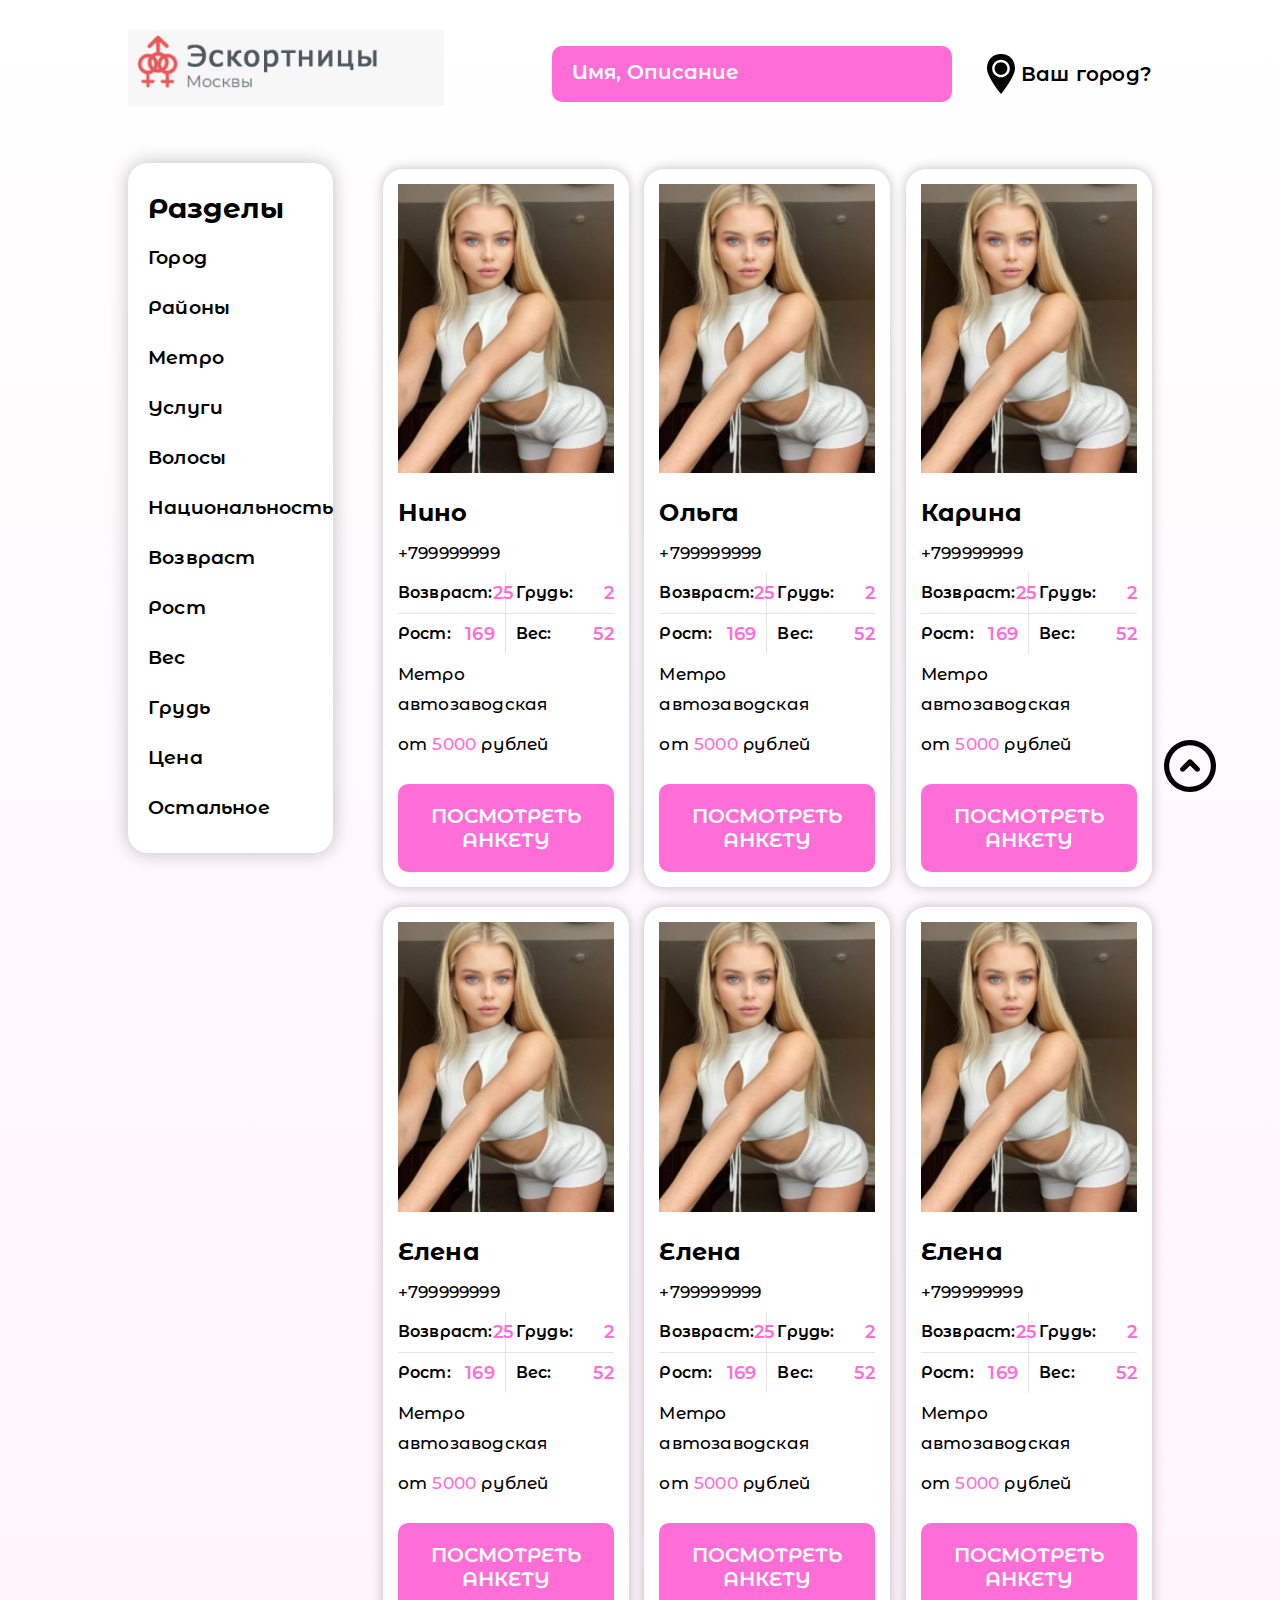
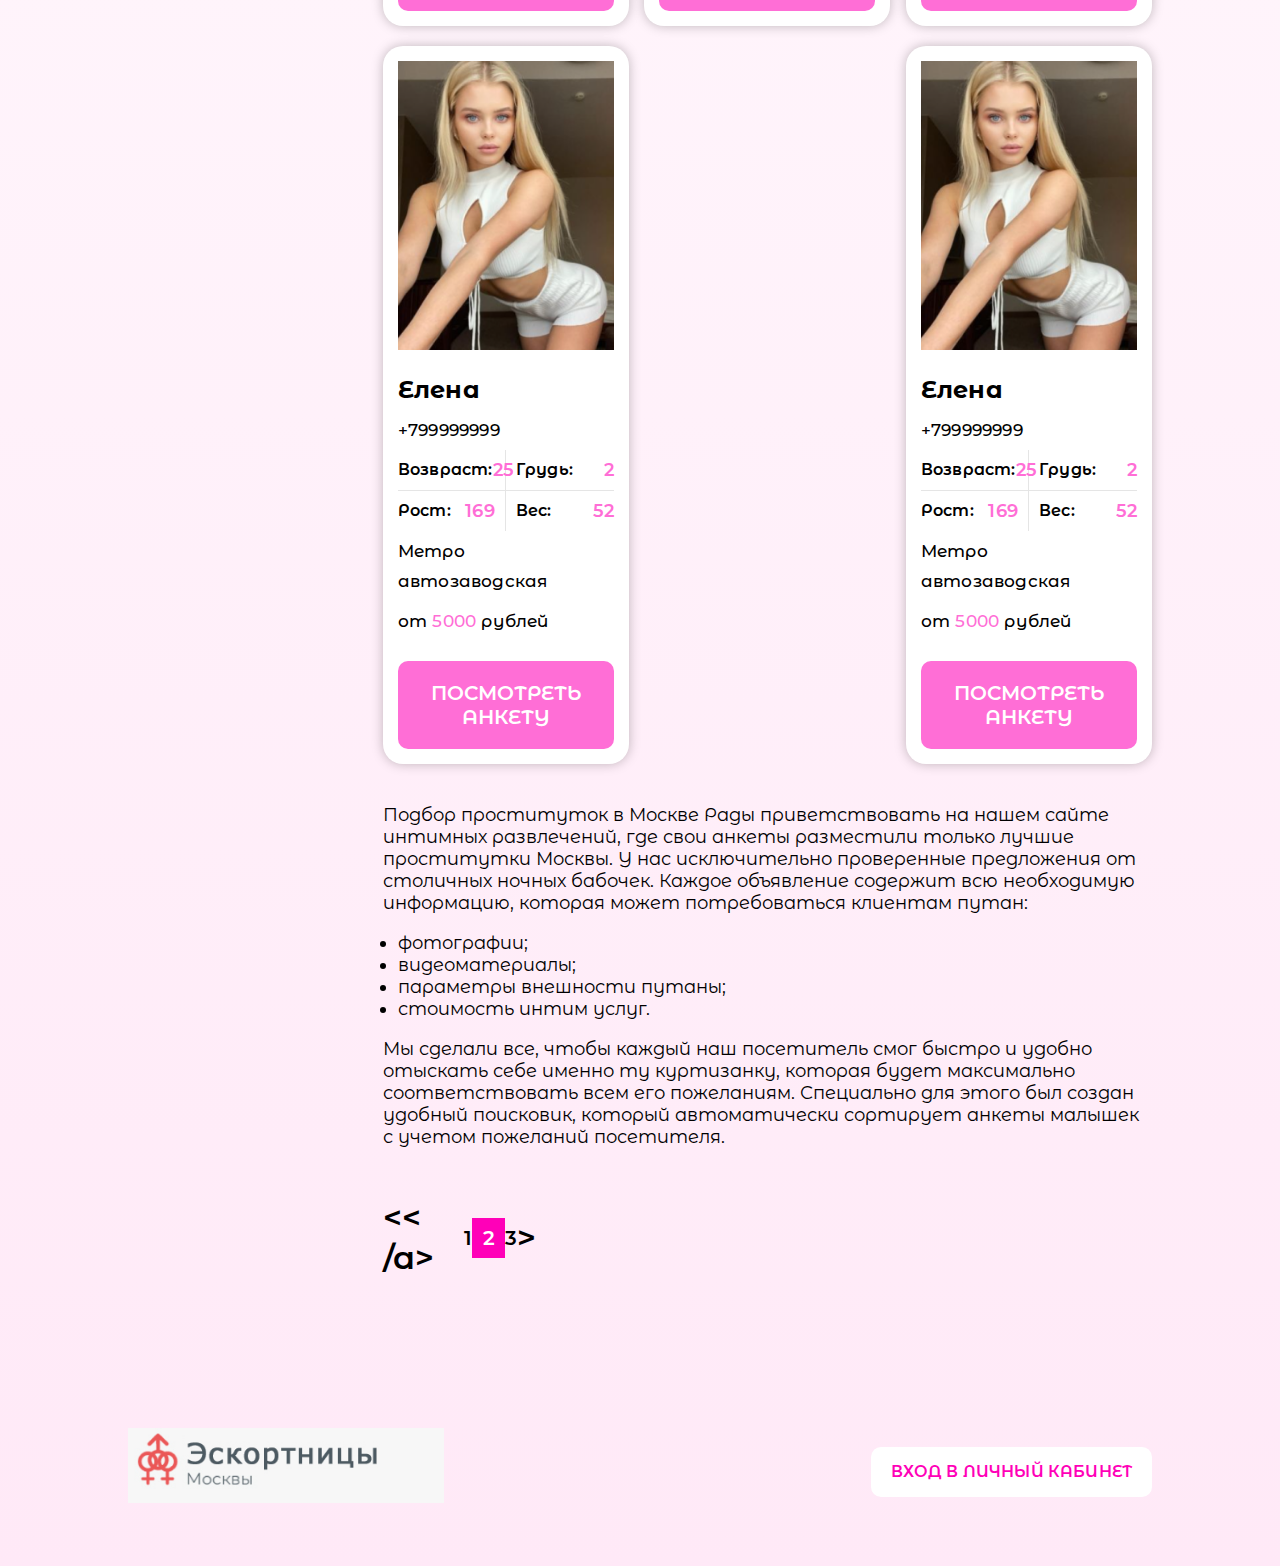
==== commit aaf723ff: "дизайн переделала" ====
--- a/show.html
+++ b/show.html
@@ -1,5 +1,6 @@
 <!DOCTYPE html>
 <html lang="en">
+
 <head>
     <meta charset="UTF-8">
     <meta http-equiv="X-UA-Compatible" content="IE=edge">
@@ -7,11 +8,14 @@
     <title>Document</title>
     <link rel="preconnect" href="https://fonts.googleapis.com">
     <link rel="preconnect" href="https://fonts.gstatic.com" crossorigin>
-    <link href="https://fonts.googleapis.com/css2?family=Montserrat+Alternates:wght@300;400;500;600;700;800&display=swap"
+    <link
+        href="https://fonts.googleapis.com/css2?family=Montserrat+Alternates:wght@300;400;500;600;700;800&display=swap"
         rel="stylesheet">
     <link rel="stylesheet" href="css/style.css">
+    <script src="js/render.js" defer></script>
     <script src="js/main.js" defer></script>
 </head>
+
 <body>
     <header class="header">
         <div class="container ">
@@ -29,118 +33,287 @@
         <!-- /.container -->
     </header>
     <!-- /.header -->
-   <div class="container main1">
+    <div class="container main1">
         <div class="col-3">
-            <a href="./index.html" class="btn btn__back">Назад</a>
-        </div> 
+            <div class="panel__block">
+                <div class="panel">
+                    <h4 class="panel__title title">Разделы</h4>
+                    <div class="panel__box">
+                        <a href="#" class="link panel__link">Город</a>
+                        <div class="panel__list">
+                            <ul>
+                                <li>Москва</li>
+                                <li>Химки</li>
+                                <li>Раменское</li>
+                            </ul>
+                        </div>
+                    </div>
+                    <!-- города -->
+                    <div class="panel__box">
+                        <a href="#" class="link panel__link">Районы</a>
+                        <div class="panel__list">
+                            <ul>
+                                <li>ВАО</li>
+                                <li>ЗАО</li>
+                                <li>Зеленоградский</li>
+                                <li>Новомосковский</li>
+                                <li>СВАО</li>
+                                <li>СЗАО</li>
+                                <li>ЮЗАО</li>
+                            </ul>
+                        </div>
+                    </div>
+                    <!-- районы -->
+                    <div class="panel__box">
+                        <a href="#" class="link panel__link">Метро</a>
+                        <div class="panel__list">
+                            <ul>
+                                <li>Авиамоторная</li>
+                                <li>Автозаводская</li>
+                                <li>Багратионовская</li>
+                                <li>Баковка</li>
+                                <li>Балтийская</li>
+                                <li>Авиамоторная</li>
+                                <li>Автозаводская</li>
+                                <li>Багратионовская</li>
+                                <li>Баковка</li>
+                                <li>Балтийская</li>
+                                <li>Авиамоторная</li>
+                                <li>Автозаводская</li>
+                                <li>Багратионовская</li>
+                                <li>Баковка</li>
+                                <li>Балтийская</li>
+                                <li>Авиамоторная</li>
+                                <li>Автозаводская</li>
+                                <li>Багратионовская</li>
+                                <li>Баковка</li>
+                                <li>Балтийская</li>
+                                <li>Авиамоторная</li>
+                                <li>Автозаводская</li>
+                                <li>Багратионовская</li>
+                                <li>Баковка</li>
+                                <li>Авиамоторная</li>
+                                <li>Автозаводская</li>
+                                <li>Багратионовская</li>
+                                <li>Баковка</li>
+                                <li>Балтийская</li>
+                                <li>Авиамоторная</li>
+                                <li>Автозаводская</li>
+                                <li>Багратионовская</li>
+                                <li>Баковка</li>
+                                <li>Балтийская</li>
+                                <li>Авиамоторная</li>
+                                <li>Автозаводская</li>
+                                <li>Багратионовская</li>
+                                <li>Баковка</li>
+                            </ul>
+                        </div>
+                    </div>
+                    <!-- метро -->
+                    <div class="panel__box">
+                        <a href="#" class="link panel__link">Услуги</a>
+                        <div class="panel__list">
+                            <ul>
+                                <li>
+                                    <h4>ОСНОВНЫЕ</h4>
+                                </li>
+                                <li>Классический секс</li>
+                                <li>Анальный секс</li>
+                                <li>Групповой секс</li>
+                                <li>Лесби</li>
+                                <li>Минет в презервативе</li>
+                                <li>Минет без презерватива</li>
+                                <li>Минет глубокий</li>
+                                <li>Минет в авто</li>
+                                <li>Куннилингус</li>
+                                <li>Двойное проникновение</li>
+                                <li>Игрушки</li>
+                                <li>Фетиш</li>
+
+                                <li>
+                                    <h4>ЭКСТРИМ</h4>
+                                </li>
+                                <li>Золотой дождь выдача</li>
+                                <li>Золотой дождь прием</li>
+                                <li>Страпон</li>
+                                <li>Фистинг классический</li>
+                                <li>Фистинг анальный</li>
+                                <li>Анилингус</li>
+                                <li>Бандаж</li>
+                                <li>Бдсм</li>
+                                <li>Госпожа</li>
+                                <li>Рабыня</li>
+                                <li>Ролевые игры</li>
+
+                                <li>
+                                    <h4>ДОПОЛНИТЕЛЬНО</h4>
+                                </li>
+                                <li>Стриптиз</li>
+                                <li>Эротический массаж</li>
+                                <li>Эскорт</li>
+                                <li>Семейным парам</li>
+                                <li>Копро</li>
+                                <li>Окончание на лицо</li>
+                                <li>Окончание в рот</li>
+
+                            </ul>
+                        </div>
+                    </div>
+                    <!-- услуги -->
+                    <div class="panel__box">
+                        <a href="#" class="link panel__link">Волосы</a>
+                        <div class="panel__list">
+                            <ul>
+                                <li>Блондинки</li>
+                                <li>Брюнетки</li>
+                                <li>Рыжие</li>
+                                <li>Шатенки</li>
+                                <li>Русые</li>
+                            </ul>
+                        </div>
+                    </div>
+                    <!-- волосы -->
+                    <div class="panel__box">
+                        <a href="#" class="link panel__link">Национальность</a>
+                        <div class="panel__list">
+                            <ul>
+                                <li>Русские</li>
+                                <li>Украинки</li>
+                                <li>Узбечки</li>
+                                <li>Армянки</li>
+                                <li>Азиатки</li>
+                                <li>Негритянки</li>
+                            </ul>
+                        </div>
+                    </div>
+                    <!-- Национальность -->
+                    <div class="panel__box">
+                        <a href="#" class="link panel__link">Возвраст</a>
+                        <div class="panel__list">
+                            <ul>
+                                <li>Юные</li>
+                                <li>Молодые</li>
+                                <li>Опытные</li>
+                                <li>Взрослые</li>
+                                <li>Зрелые</li>
+                                <li>Старые</li>
+                            </ul>
+                        </div>
+                    </div>
+                    <!-- Возвраст -->
+                    <div class="panel__box">
+                        <a href="#" class="link panel__link">Рост</a>
+                        <div class="panel__list">
+                            <ul>
+                                <li>Миниатюрные</li>
+                                <li>Среднего роста</li>
+                                <li>Высокие</li>
+                            </ul>
+                        </div>
+                    </div>
+                    <!-- Рост -->
+                    <div class="panel__box">
+                        <a href="#" class="link panel__link">Вес</a>
+                        <div class="panel__list">
+                            <ul>
+                                <li>Худые</li>
+                                <li>Толстые</li>
+                            </ul>
+                        </div>
+                    </div>
+                    <!-- Вес -->
+                    <div class="panel__box">
+                        <a href="#" class="link panel__link">Грудь</a>
+                        <div class="panel__list">
+                            <ul>
+                                <li>С большой грудью</li>
+                                <li>С маленькой грудь</li>
+                            </ul>
+                        </div>
+                    </div>
+                    <!-- Грудь -->
+                    <div class="panel__box">
+                        <a href="#" class="link panel__link">Цена</a>
+                        <div class="panel__list">
+                            <ul>
+                                <li>Дешевые</li>
+                                <li>Недорогие</li>
+                                <li>Дорогие</li>
+                                <li>Элитные</li>
+                                <li>VIP</li>
+                                <li>Модели</li>
+                            </ul>
+                        </div>
+                    </div>
+                    <!-- Цена -->
+                    <div class="panel__box">
+                        <a href="#" class="link panel__link">Остальное</a>
+                        <div class="panel__list">
+                            <ul>
+                                <li>Проверенные</li>
+                                <li>На выезд</li>
+                                <li>Есть видео</li>
+                                <li>Новые</li>
+                                <li>В апартаментах</li>
+                                <li>На час</li>
+                                <li>На ночь</li>
+                                <li>Трансы</li>
+                                <li>Без ретуши</li>
+                            </ul>
+                        </div>
+                    </div>
+                    <!-- Остальное -->
+                    <div class="panel__close"></div>
+                </div>
+                <!-- /.panel -->
+            </div>
+            <!-- /.panel__block -->
+        </div>
         <div class="col-7">
-            <h2 class="header__title">Алина, Г. Москва, ул. Набережная, д25, кв. 1 </h2>
-            <div class="info">
-                <div class="info__slider">
-                    <div class="info__slide"><img class="info__img" src="img/girl.png" alt="Алина"></div>
-                </div>
-                <div class="info__content">
-                    <div class="info__content__block">
-                        <h2 class="info__content__title">Номер телефона:</h2>
-                        <span class="info__content__text">+79999999999</span>
-                    </div>
-                    <div class="info__content__block">
-                        <h2 class="info__content__title">Адрес:</h2>
-                        <span class="info__content__text">Г. Москва, ул. Набережная, д25, кв. 1</span>
-                    </div>
-                    <div class="info__content__block">
-                        <h2 class="info__content__title">Цена:</h2>
-                        <span class="info__content__text"><span class="color">1000-50000</span> рублей</span>
-                    </div>
-                </div>
+            <div class="catalog">
+                <div class="cards block">
+
+                </div>
+                <!-- /.cards col-8 -->
+                <div class="text">
+                    <p>Подбор проституток в Москве
+                        Рады приветствовать на нашем сайте интимных развлечений, где свои анкеты разместили только
+                        лучшие проститутки Москвы. У
+                        нас исключительно проверенные предложения от столичных ночных бабочек. Каждое объявление
+                        содержит всю необходимую
+                        информацию, которая может потребоваться клиентам путан:</p>
+                    <p>
+                    <ul>
+                        <li>фотографии;</li>
+                        <li>видеоматериалы;</li>
+                        <li>параметры внешности путаны;</li>
+                        <li>стоимость интим услуг.</li>
+                    </ul>
+                    </p>
+
+                    <p>
+                        Мы сделали все, чтобы каждый наш посетитель смог быстро и удобно отыскать себе именно ту
+                        куртизанку, которая будет
+                        максимально соответствовать всем его пожеланиям. Специально для этого был создан удобный
+                        поисковик, который
+                        автоматически сортирует анкеты малышек с учетом пожеланий посетителя.</p>
+                </div>
+                <div class="pagi">
+                    <a href="#" class="pagi__btn">
+                        << /a>
+                            <a href="#" class="pagi__num">1</a>
+                            <a href="#" class="pagi__num activa__numb">2</a>
+                            <a href="#" class="pagi__num">3</a>
+                            <a href="#" class="pagi__btn">></a>
+
+                </div>
+                <!-- /.pagi -->
             </div>
-            <h2 class="info__title">Параметры</h2>
-            <div class="parameters">
-                <div class="parameters__block">
-                    <span class="parameters__name">Возраст:</span>
-                    <span class="parameters__info">25</span>
-                </div>
-                <!-- /.parameters__block -->
-                <div class="parameters__block">
-                    <span class="parameters__name">Грудь:</span>
-                    <span class="parameters__info">2</span>
-                </div>
-                <!-- /.parameters__block -->
-                <div class="parameters__block">
-                    <span class="parameters__name">Национальность:</span>
-                    <span class="parameters__info">Русская</span>
-                </div>
-                <!-- /.parameters__block -->
-                <div class="parameters__block">
-                    <span class="parameters__name">Рост:</span>
-                    <span class="parameters__info">169</span>
-                </div>
-                <!-- /.parameters__block -->
-                <div class="parameters__block">
-                    <span class="parameters__name">Волосы:</span>
-                    <span class="parameters__info">Блондинки</span>
-                </div>
-                <!-- /.parameters__block -->
-                <div class="parameters__block">
-                    <span class="parameters__name">Вес:</span>
-                    <span class="parameters__info">52</span>
-                </div>
-                <!-- /.parameters__block -->
-                
-            </div>
-            <!-- /.parameters -->
-            <div class="about">
-                <h2 class="about__title">Услуги:</h2>
-                <span class="about__text">Классический секс, групповой секс, классический фистинг, стриптиз, эротический
-                    массаж</span>
-            </div>
-            <!-- /.parameters__block -->
-            <div class="about">
-                <h2 class="about__title">О себе:</h2>
-                <span class="about__text">Lorem ipsum dolor sit amet, consectetur adipisicing elit. Dolorum id tempora dolorem officia fugit magni ipsa vero consequuntur temporibus labore quia inventore minus vel deleniti similique, illo aliquid maiores numquam!
-                Distinctio quam ipsa consequatur quisquam autem. Ipsa deleniti perspiciatis eius minus tenetur fugiat alias, commodi aliquam temporibus id voluptas ad magnam ea fugit minima ex vitae in quibusdam eveniet ducimus!</span>
-            </div>
-            <!-- /.about -->
-            
-            <h2 class="info__title">Я на карте:</h2>
-            <div class="map">
-            <!-- Этот блок кода нужно вставить в ту часть страницы, где вы хотите разместить карту (начало) -->
-            <div style="width: auto;height: 240px" id="map970a7gva"></div>
-            <script>function YandexReadyHandler970a7gva() {
-                    var map = new ymaps.Map("map970a7gva", {
-                        center: [55.59413333691615, 38.39685820834704],
-                        zoom: 10,
-                        controls: ["zoomControl", "typeSelector"],
-                        type: "yandex#map"
-                    }, {
-                        suppressMapOpenBlock: true
-                    });
-                    map.geoObjects.add(new ymaps.GeoObject({
-                        geometry: {
-                            type: "Point",
-                            coordinates: [55.59160589303432, 38.30255888495588],
-                            hideIconOnBalloonOpen: false
-                        },
-                        properties: {
-                            balloonContent: decodeURIComponent("%3Cp%3E%D0%AF%20%D0%B7%D0%B4%D0%B5%D1%81%D1%8C%3C%2Fp%3E"),
-                            iconCaption: decodeURIComponent("%D0%AF%20%D0%B7%D0%B4%D0%B5%D1%81%D1%8C"),
-                            hintCaption: decodeURIComponent("%D0%AF%20%D0%B7%D0%B4%D0%B5%D1%81%D1%8C"),
-                        }
-                    }, {
-                        preset: "islands#blackDotIconWithCaption",
-                    })
-                    ); return map;
-                }</script>
-            <script src="//api-maps.yandex.ru/2.1/?apikey=YOUR_API_KEY&lang=ru&onload=YandexReadyHandler970a7gva"
-                type="text/javascript"></script>
-            <div style="text-align: right;"><a href="https://maps-creator.com" target="_blank"
-                    style="color: #ccc; font: 13px Arial, Helvetica, sans-serif;">создано с помощью конструктора
-                    maps-creator.com</a></div>
-            <!-- Этот блок кода нужно вставить в ту часть страницы, где вы хотите разместить карту (конец) -->
-            </div>
+            <!-- /.catalog -->
+
         </div>
-        <div class="up"></div>
-   </div>
+
+    </div>
     <footer class="footer">
         <div class="container">
             <div class="block footer__block">
@@ -153,5 +326,8 @@
         </div>
         <!-- /.container -->
     </footer>
+    <!-- /.footer -->
+    <div class="up"></div>
 </body>
+
 </html>--- a/css/style.css
+++ b/css/style.css
@@ -1,27 +1,31 @@
-*{
+* {
     box-sizing: border-box;
     margin: 0;
     padding: 0;
     font-family: 'Montserrat Alternates', sans-serif;
-    
-}
-body{
+
+}
+
+body {
     background: linear-gradient(180deg, #FFFFFF 0%, #FFE9F7 100%);
     box-shadow: 0px 4px 4px rgba(0, 0, 0, 0.25);
 }
-.container{
+
+.container {
     max-width: 1400px;
     width: 100%;
     margin: auto;
 }
 
-.logo > img{
+.logo>img {
     width: 85%;
 }
-.m-2{
+
+.m-2 {
     padding: 20px 0;
 }
-a{
+
+a {
     text-decoration: none;
     cursor: pointer;
     color: black;
@@ -30,122 +34,145 @@
     letter-spacing: 0.01em;
     line-height: 40px;
 }
-input{
-    cursor: pointer;
-    border:none;
+
+input {
+    border: none;
     outline: none;
-    padding: 30px 20px;
-    background: #FF00B8;
-}
-input::placeholder{
+    padding: 20px 20px;
+    background: #ff6ed6;
+    border-radius: 10px;
+}
+
+input::placeholder {
     font-weight: 600;
     font-size: 20px;
     color: #FFFFFF;
 }
-.title{
+
+.title {
     font-weight: 700;
     font-size: 28px;
     line-height: 50px;
 }
-.color{
-    color: #FF00B8;
-}
-.btn{
+
+.color {
+    color: #ff6ed6;
+}
+
+.btn {
     border: none;
     outline: none;
     cursor: pointer;
-    background: #FF00B8;
+    background: #ff6ed6;
     color: #fff;
     font-weight: 600;
     font-size: 20px;
     padding: 20px;
-}
-.block{
+    border-radius: 10px;
+}
+
+.block {
     display: flex;
     justify-content: space-between;
     flex-wrap: wrap;
 }
-.main1{
+
+.main1 {
     display: flex;
     justify-content: flex-end;
     align-items: stretch;
 }
-.col-3{
+
+.col-3 {
     padding: 20px 0;
     width: 20%;
 
 }
-.col-7{
+
+.col-7 {
     padding-top: 50px;
     padding-bottom: 20px;
     width: 80%;
     margin-left: 50px;
 }
-.header__block{
+
+.header__block {
     padding-top: 30px;
 }
-.nav{
+
+.nav {
     max-width: 600px;
     width: 100%;
     display: flex;
     align-items: center;
     justify-content: space-between;
 }
-.nav > input{
+
+.nav>input {
     max-width: 400px;
     width: 100%;
 }
-.nav__link{
+
+.nav__link {
     display: flex;
     background: url('../img/location.svg') no-repeat left;
     padding-left: 40px;
 }
 
-.main{
+.main {
     padding-top: 50px;
     padding-bottom: 50px;
     display: flex;
     justify-content: space-around;
     align-items: flex-start;
 }
-.panel{
+
+.panel {
     padding: 20px 20px;
     display: flex;
     flex-direction: column;
-    background: rgba(255, 255, 255, 0.3);
-    filter: drop-shadow(0px 0px 19px rgba(0, 0, 0, 0.25));
-    width: 100%;
-}
-.panel__link{
+    background: rgb(255, 255, 255);
+    box-shadow: 0px 0px 19px rgba(0, 0, 0, 0.25);
+    width: 100%;
+    margin-top: 30px;
+    border-radius: 20px;
+}
+
+
+.panel__link {
     display: flex;
     position: relative;
     margin: 5px 0;
     width: 100%;
 }
+
 .panel__link:hover,
-.panel__link:focus{
+.panel__link:focus {
     cursor: pointer;
     animation: showA .3s both;
 }
 
-.panel__box{
+.panel__box {
     position: relative;
     display: flex;
 }
-.panel__list{
+
+.panel__list {
     display: none;
     flex-direction: column;
-    background: #FF00B8;
-    color: #fff;
+    background: #fff;
+    color: #ff6ed6;
     padding: 20px;
     position: absolute;
     left: 100%;
     top: 0;
-    width: 100vh;
+    width: 750px;
     z-index: 100;
     animation: showDiv .3s both;
-}
-.open{
+    box-shadow: 0px 0px 10px rgba(0, 0, 0, 0.2);
+}
+
+.open {
     display: flex;
     animation: showDiv .3s both;
 }
@@ -153,13 +180,15 @@
 @keyframes showA {
     100% {
         opacity: 1;
-        color: #FF00B8;
-    }
-}
+        color: #ff6ed6;
+    }
+}
+
 @keyframes showDiv {
-    0%{
+    0% {
         opacity: 0;
     }
+
     100% {
         opacity: 1;
     }
@@ -167,7 +196,7 @@
 
 
 
-.panel__list > ul {
+.panel__list>ul {
     display: flex;
     flex-wrap: wrap;
     list-style: none;
@@ -177,65 +206,92 @@
     line-height: 50px;
     overflow-y: auto;
 }
-.panel__list>ul > li{
+
+.panel__list>ul>li {
     width: 45%;
 }
-.info__slide{
-    width: 100%;
-}
-
-.card{
+
+.info__slide {
+    width: 457px;
+    height: 598px;
+}
+
+.card {
     display: flex;
     flex-direction: column;
     width: 32%;
-    background: #D9D9D9;
+    background: #fff;
     padding: 15px;
     margin-bottom: 20px;
-}
-.text__card{
+    box-shadow: 0px 0px 12px rgba(0, 0, 0, 0.25);
+    border-radius: 20px;
+}
+
+.girl {
+    width: 238px;
+    border-radius: 10px;
+}
+
+.slide {
+    display: flex;
+    justify-content: center;
+}
+
+.text__card {
     font-weight: 500;
     font-size: 20px;
     line-height: 30px;
     padding: 5px 0;
 }
-.card > h4{
+
+.card>h4 {
     font-size: 24px;
     font-weight: 700;
-    line-height: 40px;
-}
-.text__table{
+    margin-top: 20px;
+}
+
+.text__table {
     width: 100%;
     display: flex;
     flex-wrap: wrap;
 }
-.text__row{
+
+.text__row {
     display: flex;
     justify-content: space-between;
     width: 50%;
 }
-.text__row:nth-child(odd){
-    border-right: 1px solid rgba(0, 0, 0, .1); 
+
+.text__row:nth-child(odd) {
+    border-right: 1px solid rgba(0, 0, 0, .1);
     padding-right: 10px;
 }
-.text__row:nth-child(even){
+
+.text__row:nth-child(even) {
     padding-left: 10px;
 }
-.text__row:nth-child(3){
-    border-top: 1px solid rgba(0, 0, 0, .1);        
-}
+
+.text__row:nth-child(3) {
+    border-top: 1px solid rgba(0, 0, 0, .1);
+}
+
 .text__row:nth-child(4) {
     border-top: 1px solid rgba(0, 0, 0, .1);
 }
-.text__row > p{
+
+.text__row>p {
     font-size: 16px;
 }
-.text__row > span {
-    font-size: 18px;    
-}
-.text__btn{
+
+.text__row>span {
+    font-size: 18px;
+}
+
+.text__btn {
     margin-top: 20px;
 }
-.pagi{
+
+.pagi {
     display: flex;
     justify-content: space-between;
     align-items: center;
@@ -243,36 +299,46 @@
     padding: 30px 0;
     margin-bottom: 100px;
 }
-.pagi__btn{
+
+.pagi__btn {
     font-size: 32px;
 }
-.activa__numb{
+
+.activa__numb {
     display: block;
     align-items: center;
     text-align: center;
     width: 40px;
-    background: #D9D9D9;
-}
-
-.footer{
+    background: rgb(255, 0, 184);
+    color: #fff;
+}
+
+.footer {
     position: relative;
     width: 100%;
     z-index: 100;
 }
 
-.footer__logo > img{
+.footer__logo>img {
     width: 400px;
 }
-.header__title{
-    padding-bottom: 23px;
-    line-height: 34px;
-}
-.footer__block{
+
+.footer__block {
     padding-bottom: 50px;
-
-}
-
-.up{
+    align-items: center;
+}
+
+.btn__footer {
+    display: flex;
+    justify-content: center;
+    align-items: center;
+    height: 50px;
+    font-size: 16px;
+    background-color: #fff;
+    color: rgb(255, 0, 184);
+}
+
+.up {
     width: 52px;
     height: 52px;
     position: fixed;
@@ -282,19 +348,21 @@
     cursor: pointer;
     z-index: 1000;
 }
-.text{
+
+.text {
     margin: 20px 0;
     display: flex;
     flex-direction: column;
     align-items: baseline;
     font-size: 18px;
 }
-.text > ul{
+
+.text>ul {
     padding: 1% 1% 1% 2%;
     margin: 10px 0;
 }
 
-.btn__back{
+.btn__back {
     width: 90%;
     display: flex;
     justify-content: center;
@@ -303,53 +371,49 @@
     transition: background-color 0.2s;
 }
 
-.btn__back:hover{
+.btn__back:hover {
     background-color: #a8a8a8;
 }
 
-.info{
+.info {
     display: flex;
     align-items: center;
     margin-top: 36px;
 }
 
 
-.info__slider{
-    width: 50%;
-}
-
-.info__img{
+.info__img {
     width: 100%;
     height: 100%;
 }
 
-.info__content{
+.info__content {
     max-width: 50%;
     margin-left: 40px;
 }
 
-.info__content__block:not(:last-child){
+.info__content__block:not(:last-child) {
     margin-bottom: 14px;
 }
 
-.info__content__title{
+.info__content__title {
     font-size: 24px;
     margin-bottom: 10px;
 }
 
-.info__content__text{
+.info__content__text {
     font-size: 20px;
     font-weight: 500;
 }
 
 
-.info__title{
+.info__title {
     font-size: 24px;
     margin-top: 21px;
     margin-bottom: 40px;
 }
 
-.parameters{
+.parameters {
     display: flex;
     justify-content: space-between;
     align-items: baseline;
@@ -357,45 +421,49 @@
     font-weight: 500;
 }
 
-.parameters__block{
+.parameters__block {
     display: flex;
     flex-direction: column;
     justify-content: space-between;
     align-items: flex-start;
 }
-.parameters__block:not(:last-child){
+
+.parameters__block:not(:last-child) {
     margin-bottom: 12px;
 }
 
-.parameters__name{
-    font-size: 20px;
-}
-
-.parameters__info{
+.parameters__name {
+    font-size: 20px;
+    margin-bottom: 10px;
+}
+
+.parameters__info {
     font-size: 20px;
     max-width: 368px;
     text-align: right;
-}
-
-.about{
+    font-weight: bold;
+}
+
+.about {
     margin-top: 40px;
 }
 
-.about__title{
+.about__title {
     font-size: 24px;
     margin-bottom: 20px;
 }
 
-.about__text{
+.about__text {
     font-size: 20px;
     font-weight: 500px;
 }
 
-.map{
-    width: 100%;
-    height: 254px;
+.map {
+    width: 100%;
+    height: 400px;
     margin-bottom: 120px;
 }
+
 .panel__close {
     width: 20px;
     height: 20px;
@@ -408,84 +476,103 @@
 }
 
 @media screen and (max-width: 1280px) {
-    .container{
+    .container {
         max-width: 1024px;
     }
-    .card{
+
+    .card {
         width: 32%;
     }
+
     .text__card {
         font-size: 17px;
     }
-    .panel{
+
+    .panel {
         margin-top: 24px;
     }
-    .panel__link{
+
+    .panel__link {
         font-size: 19px;
     }
-    .up{
+
+    .up {
         right: 5%;
     }
 }
 
 @media screen and (max-width: 1024px) {
-    .container{
+    .container {
         max-width: 768px;
     }
-    .card{
+
+    .card {
         width: 48%;
     }
-    .col-7{
+
+    .col-7 {
         padding-top: 20px;
     }
-    .panel{
+
+    .panel {
         margin-left: 0;
         margin-right: 0;
         padding: 20px 22px;
     }
-    .pagi{
+
+    .pagi {
         width: 30%;
     }
-    .logo > img{
+
+    .logo>img {
         width: 100%;
     }
+
     .info {
         margin-top: 20px;
     }
-    .btn__back{
+
+    .btn__back {
         margin-top: 43px;
     }
-    .up{
+
+    .up {
         right: 5%;
     }
+
     .panel__list>ul>li {
         width: 100%;
     }
 }
 
 @media screen and (max-width: 768px) {
-    .container{
+    .container {
         max-width: 480px;
     }
-    .col-3{
+
+    .col-3 {
         position: absolute;
         top: 0;
         left: 0;
         width: 100%;
     }
-    .col-7{
+
+    .col-7 {
         width: 100%;
         margin-left: 0;
         margin-top: 130px;
     }
-    .main1{
+
+    .main1 {
         display: flex;
         flex-wrap: wrap;
     }
-    .logo > img{
+
+    .logo>img {
         width: 35%;
         margin-top: 15px;
     }
+
     .panel__block {
         width: 40px;
         height: 40px;
@@ -517,18 +604,21 @@
     .panel__close {
         display: block;
     }
-    .footer__logo{
+
+    .footer__logo {
         display: none;
     }
-    .btn__footer{
+
+    .btn__footer {
         right: 50%;
         margin-right: -155px;
     }
-    .up{
+
+    .up {
         bottom: 1%;
         right: 1%;
     }
-    
+
 
     .panel__list {
         left: 0;
@@ -539,85 +629,106 @@
     .panel__box {
         flex-direction: column;
     }
-    .btn{
-        font-size: 16px!important;
-    }
-    .btn__back{
+
+    .btn {
+        font-size: 16px !important;
+    }
+
+    .btn__back {
         padding: 0;
         margin-top: 0;
     }
-    .header__title{
+
+    .header__title {
         margin-top: 15px;
     }
 }
 
 @media screen and (max-width:480px) {
-    .container{
+    .container {
         max-width: 320px;
     }
-    .logo > img{
+
+    .logo>img {
         width: 60%;
     }
-    
-    .header__title{
+
+    .header__title {
         font-size: 18px;
         line-height: 1.5;
     }
-    .text__card{
+
+    .text__card {
         font-size: 13px;
         line-height: 1.5;
     }
-    .card > h4{
+
+    .card>h4 {
         font-size: 18px;
         line-height: 1.5;
     }
-    .btn__footer{
+
+    .btn__footer {
         font-size: 18px;
     }
-    .pagi__btn{
+
+    .pagi__btn {
         font-size: 20px;
     }
-    .pagi__num{
+
+    .pagi__num {
         font-size: 18px;
     }
-    .pagi{
+
+    .pagi {
         width: 40%;
     }
-    .up{
+
+    .up {
         width: 30px;
         height: 30px;
     }
-    .parameters__info{
+
+    .parameters__info {
         text-align: left;
     }
-    .info{
+
+    .info {
         flex-wrap: wrap;
         margin-top: 10px;
     }
-    .info__slide{
+
+    .info__slide {
         width: 100%;
         height: 100%;
     }
-    .info__slider{
+
+    .info__slider {
         width: 100%;
     }
-    .parameters__block{ 
+
+    .parameters__block {
         flex-direction: column;
     }
-    .info__content{
+
+    .info__content {
         margin-left: 0;
     }
-    .info__title{
+
+    .info__title {
         font-size: 20px;
         margin-bottom: 10px;
     }
-    h2{
-        font-size: 20px!important;
-    }
-    span{
-        font-size: 16px!important;
-    }
-    .text{
+
+    h2 {
+        font-size: 20px !important;
+    }
+
+    span {
+        font-size: 16px !important;
+    }
+
+    .text {
         font-size: 14px;
         line-height: 1.5;
     }
